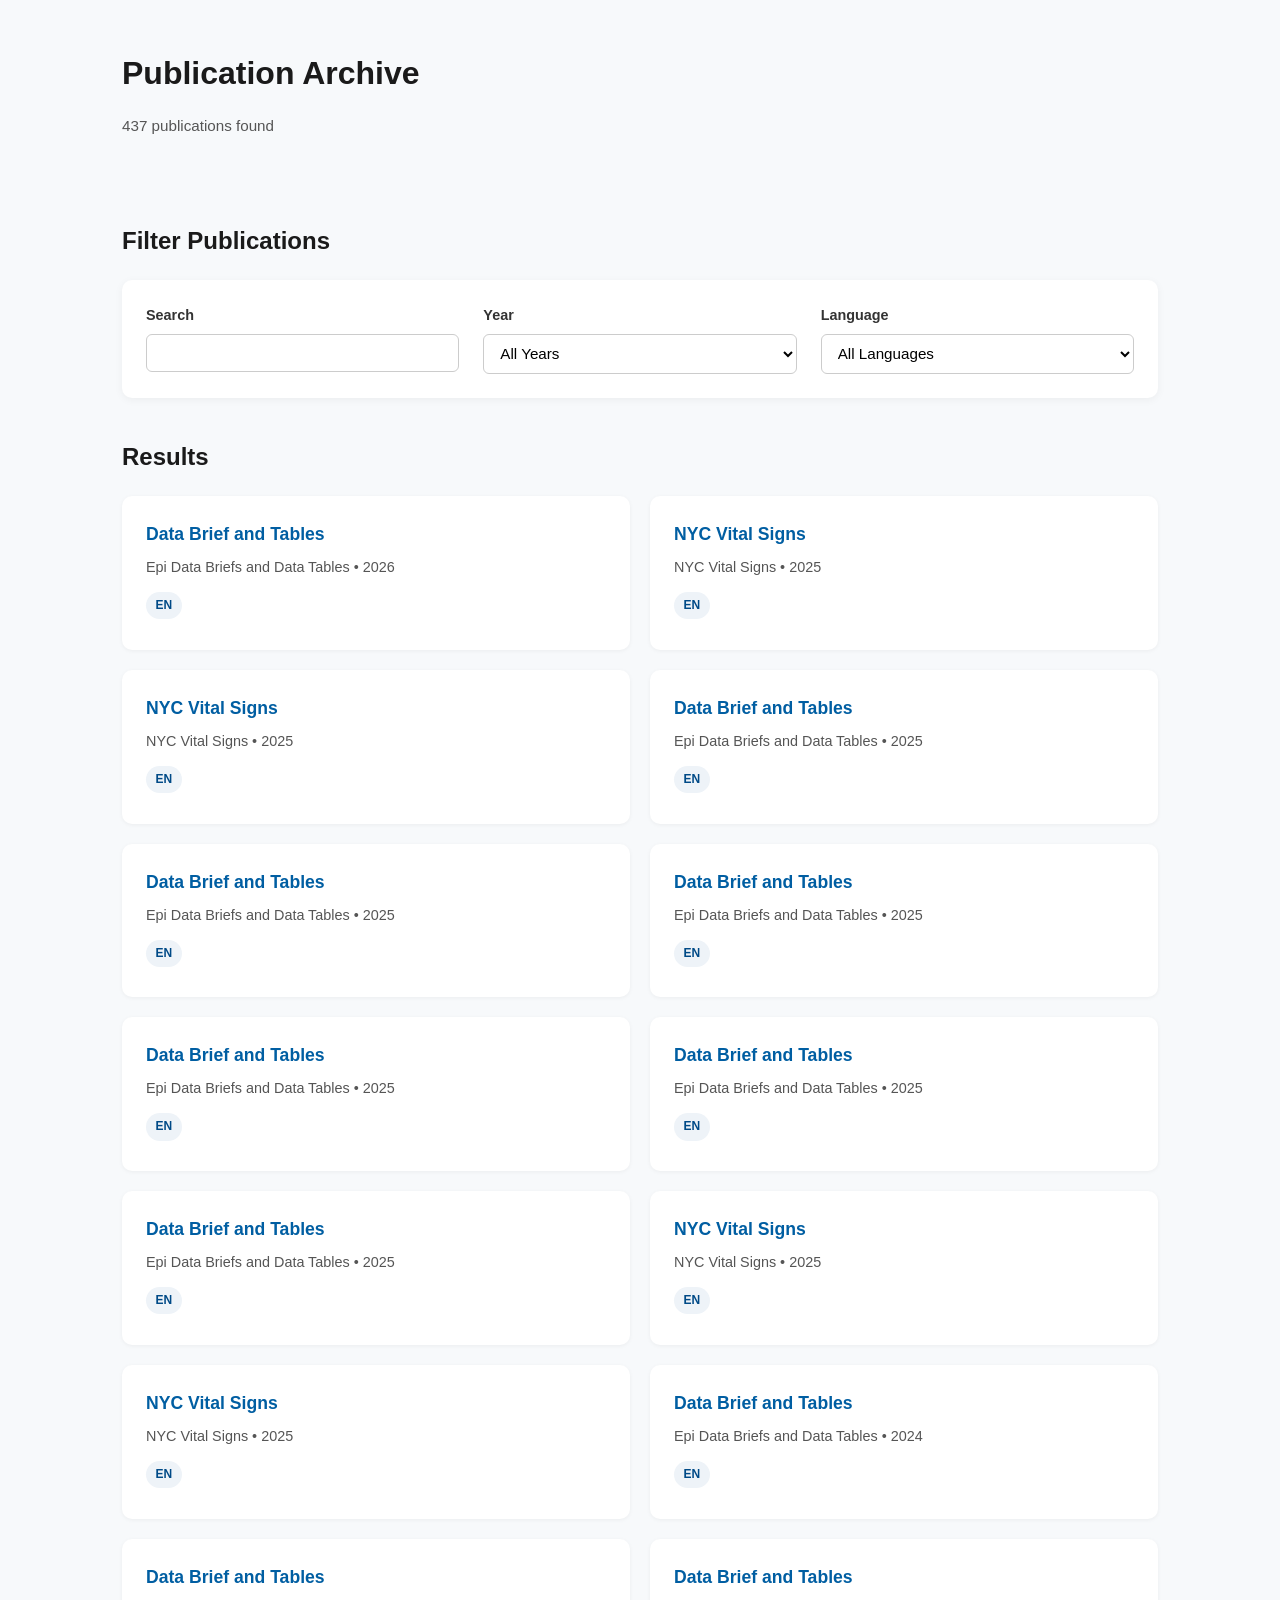
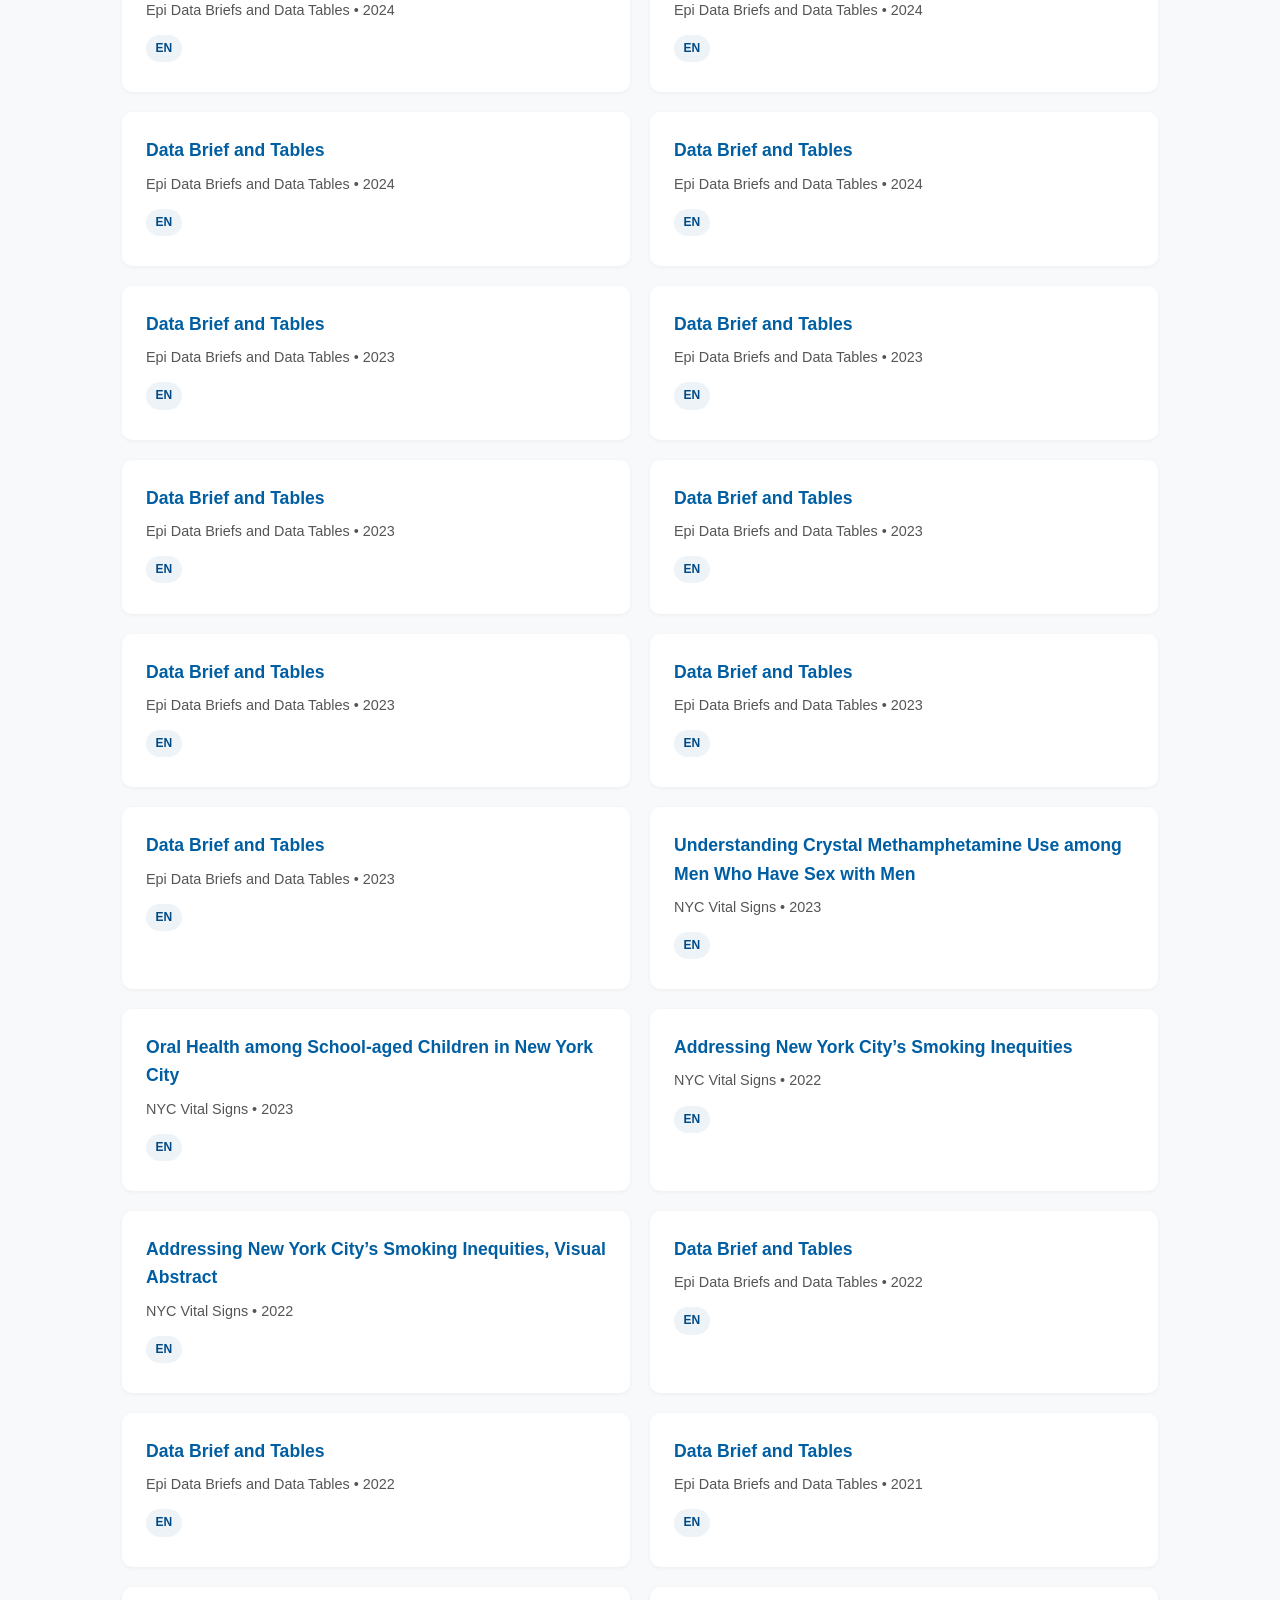
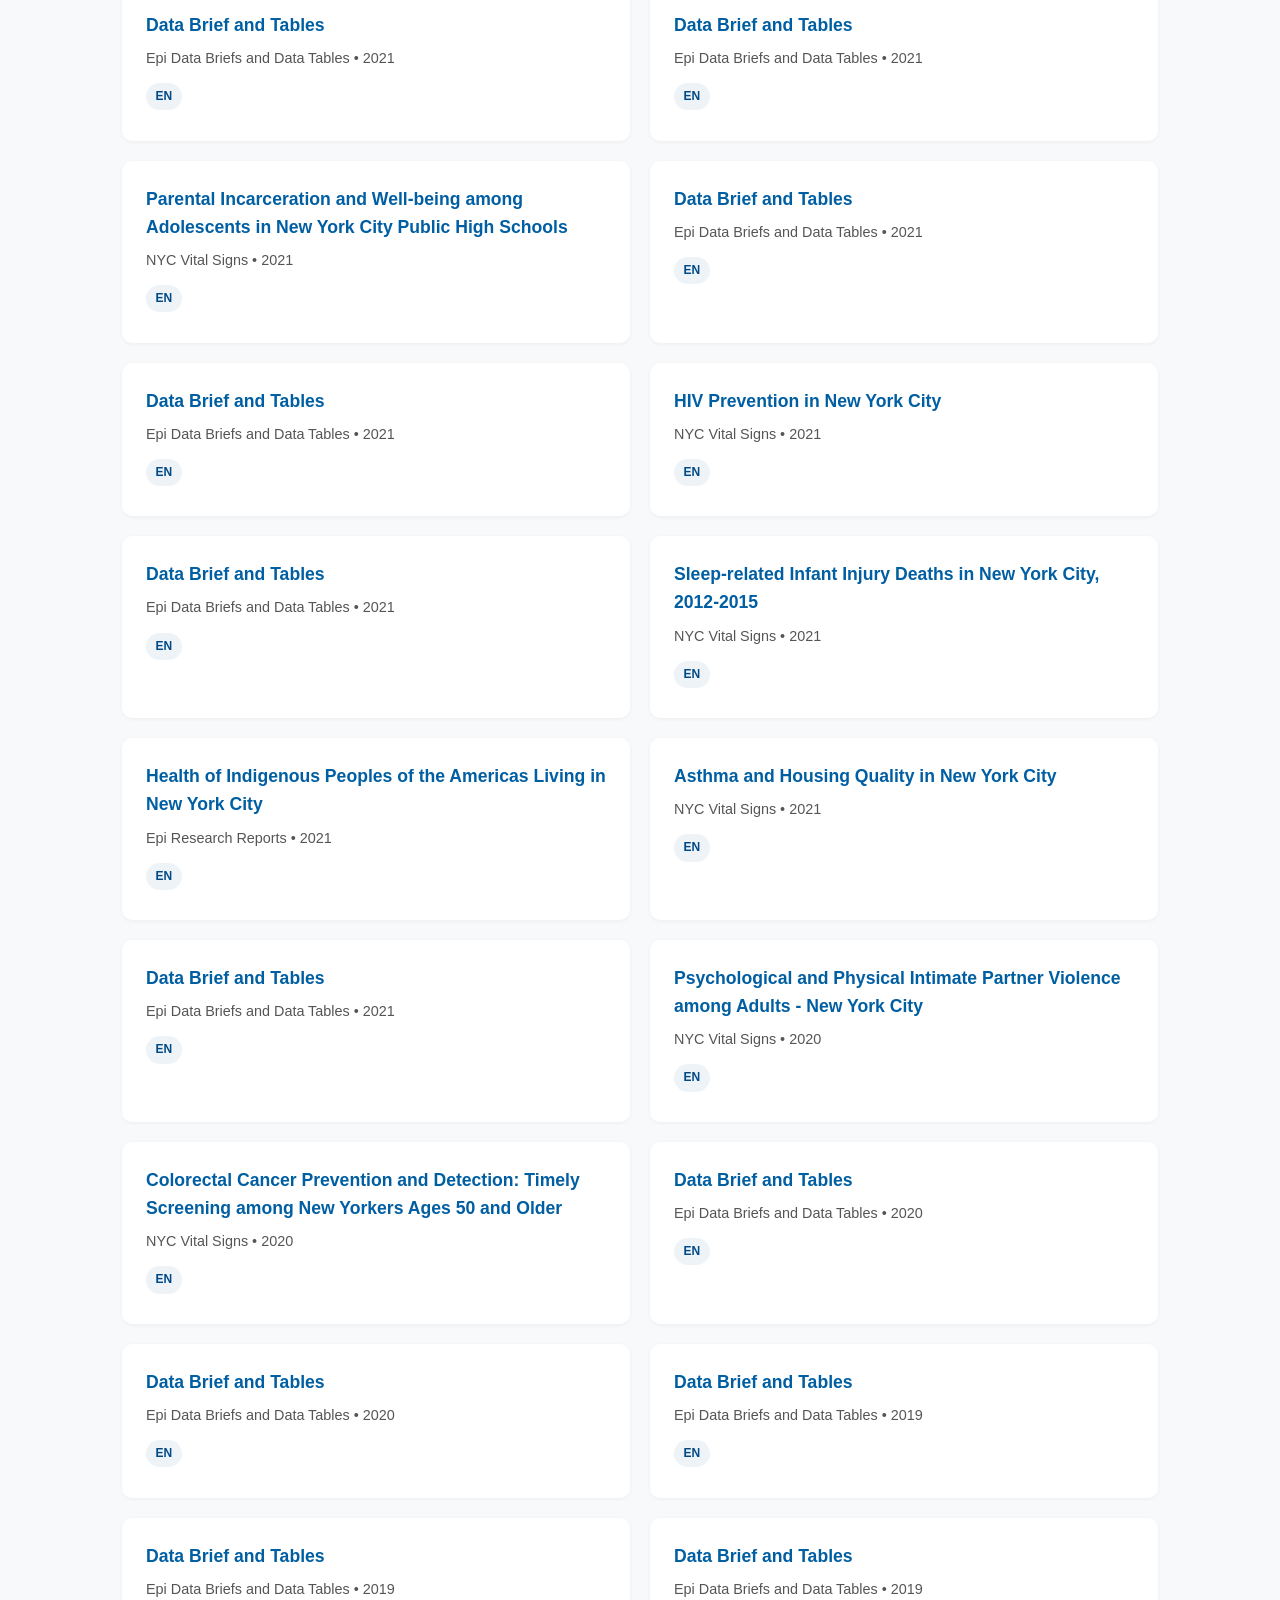
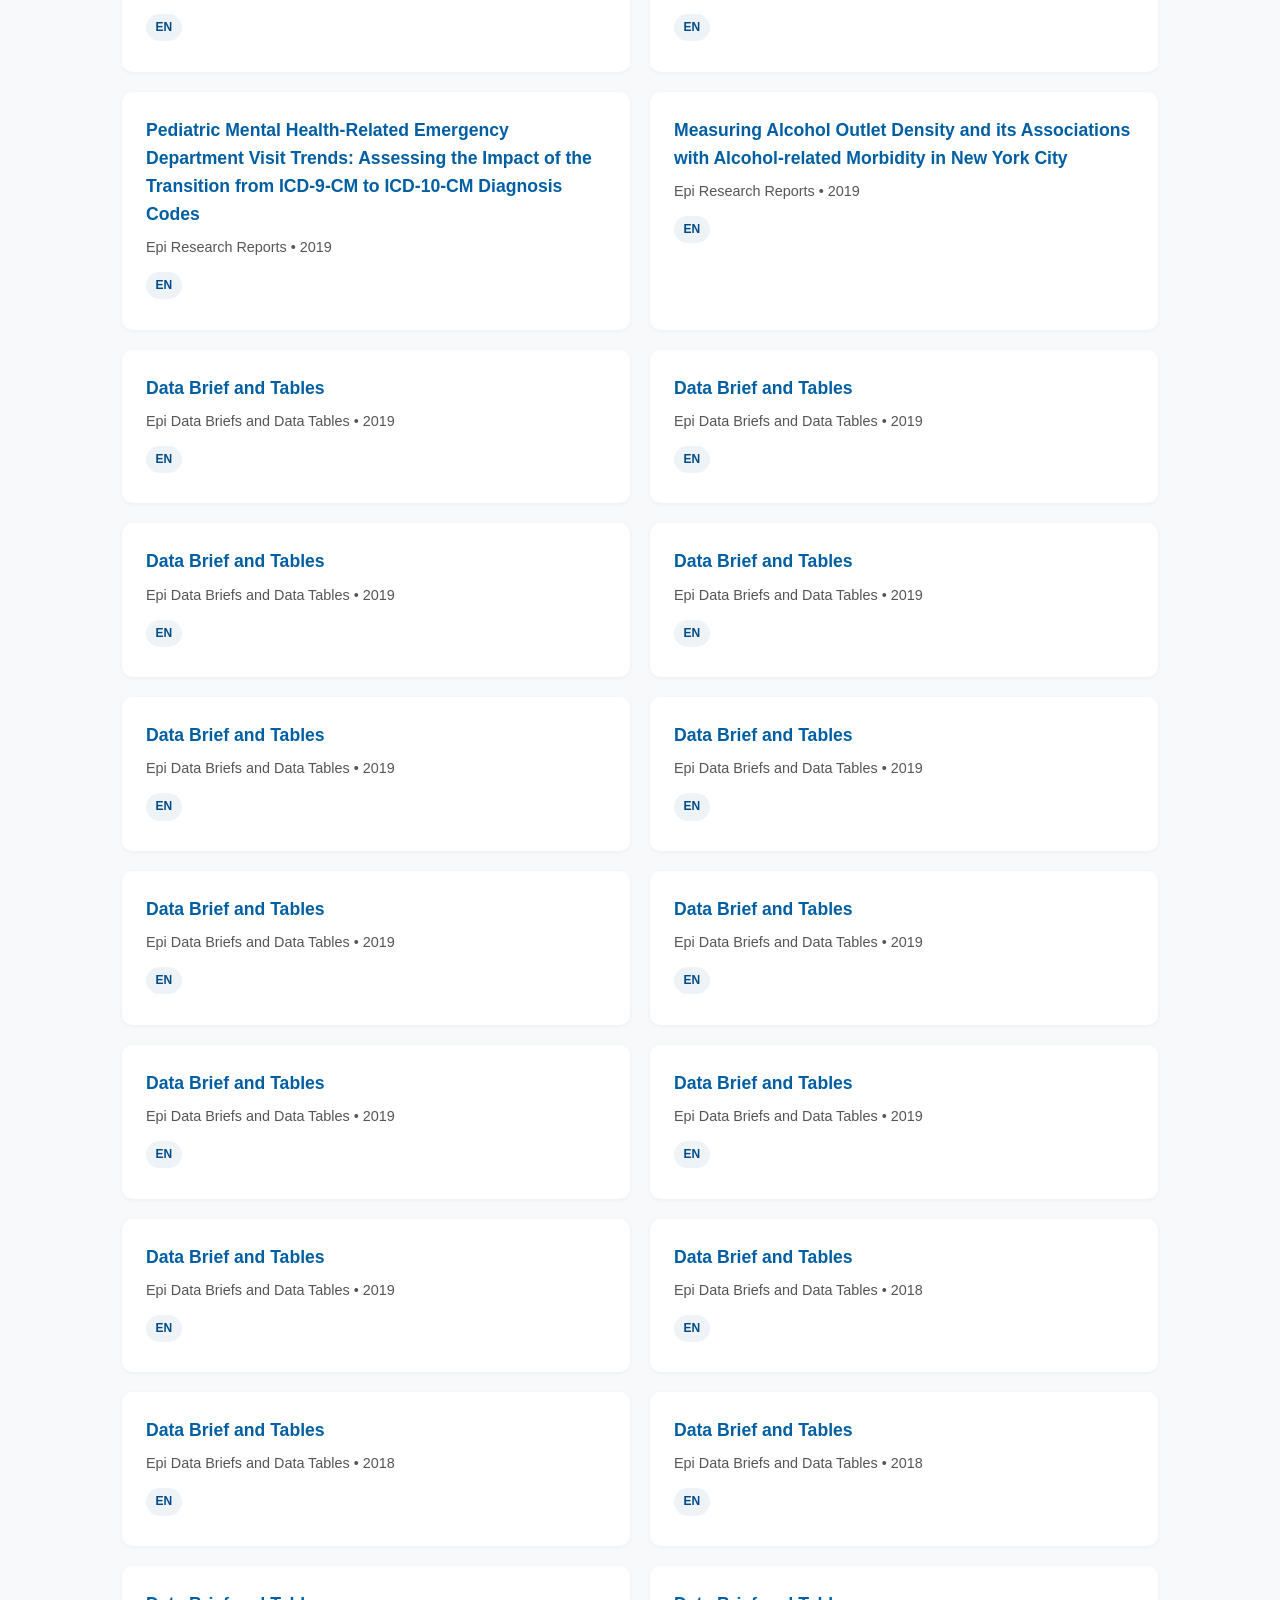
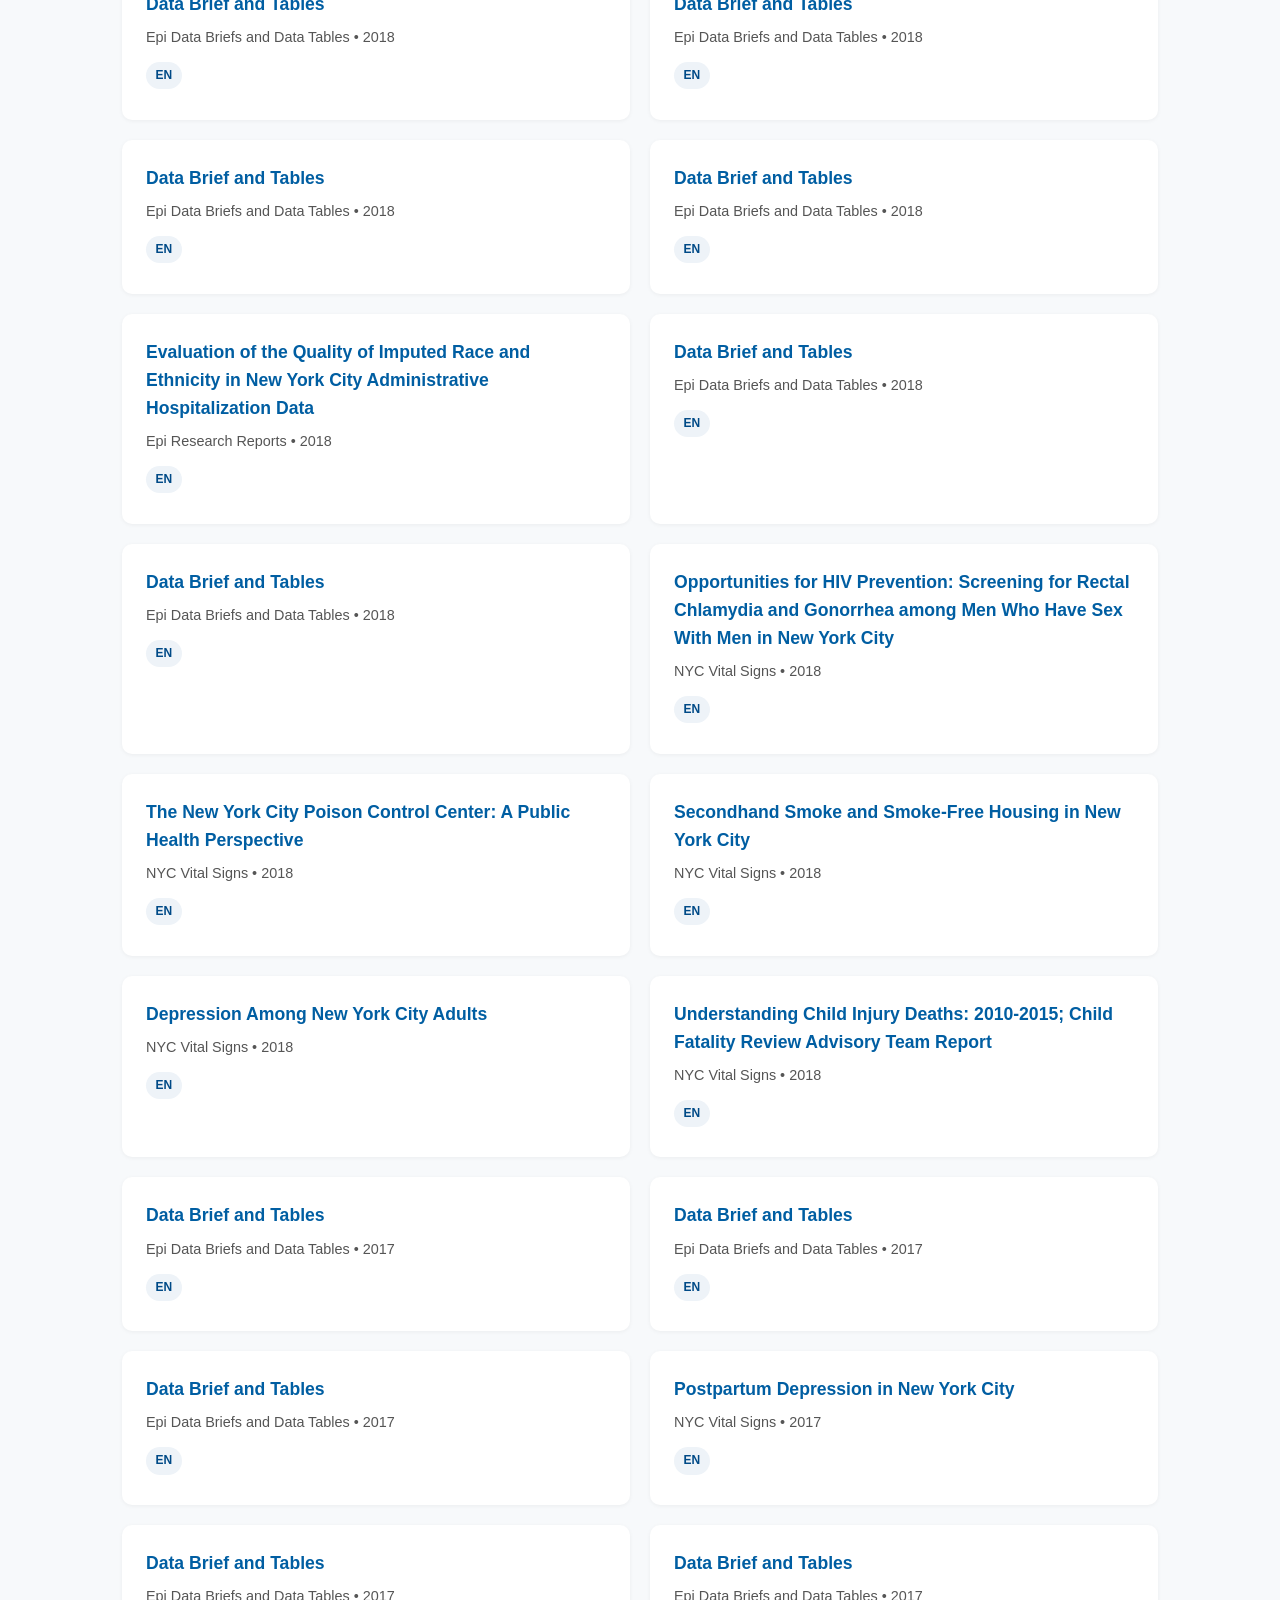
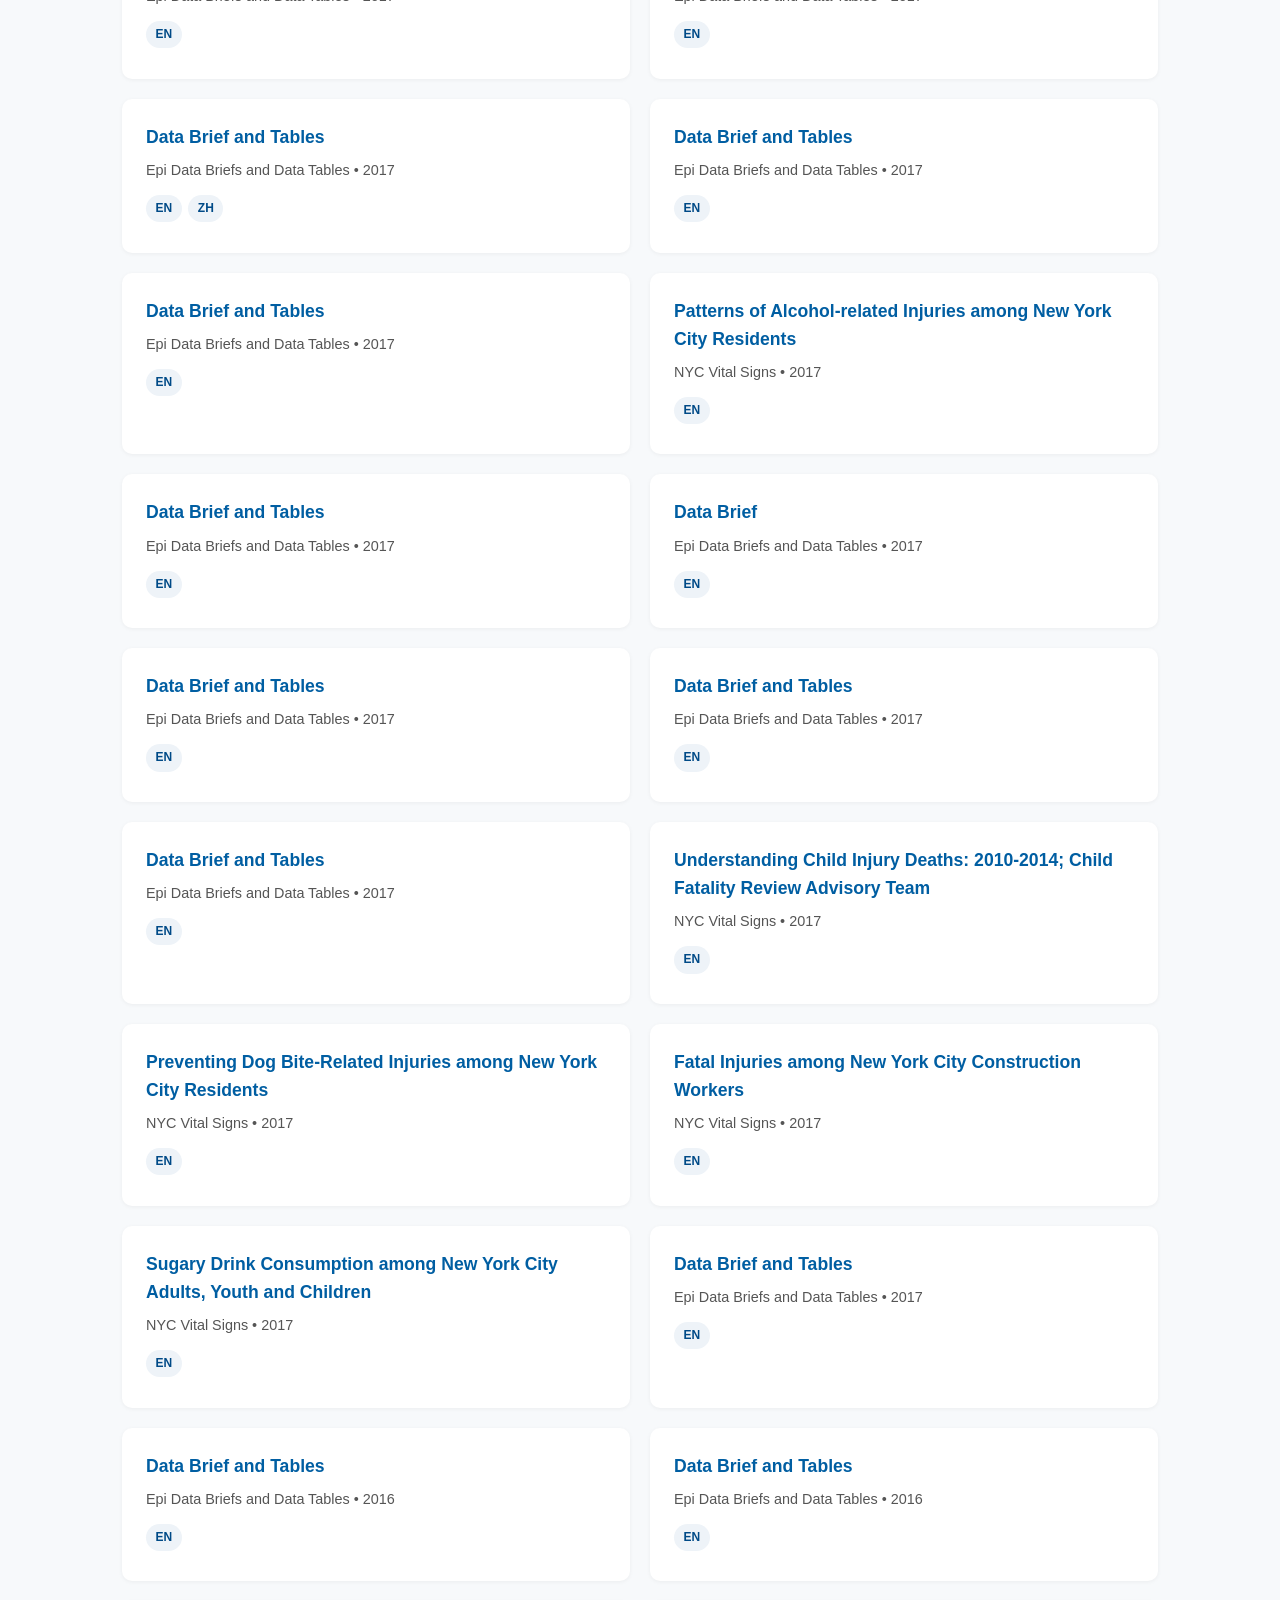
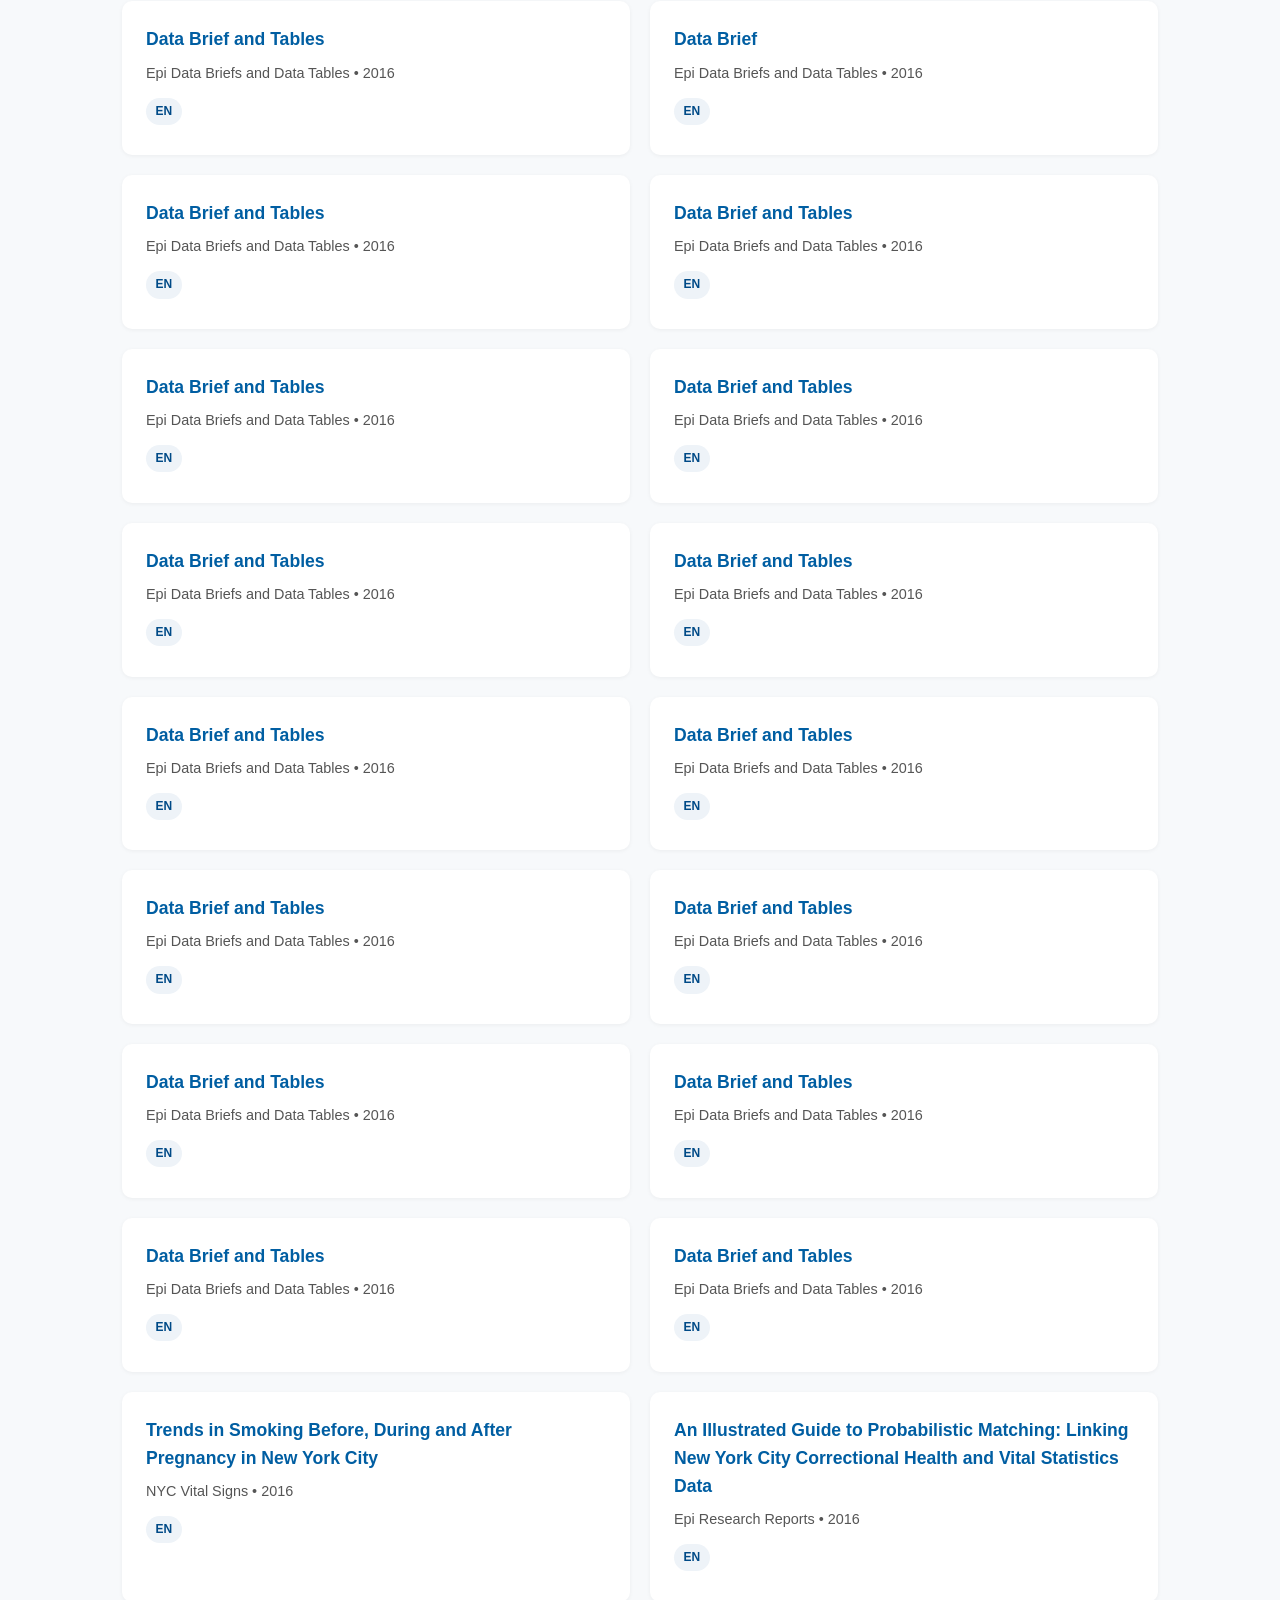
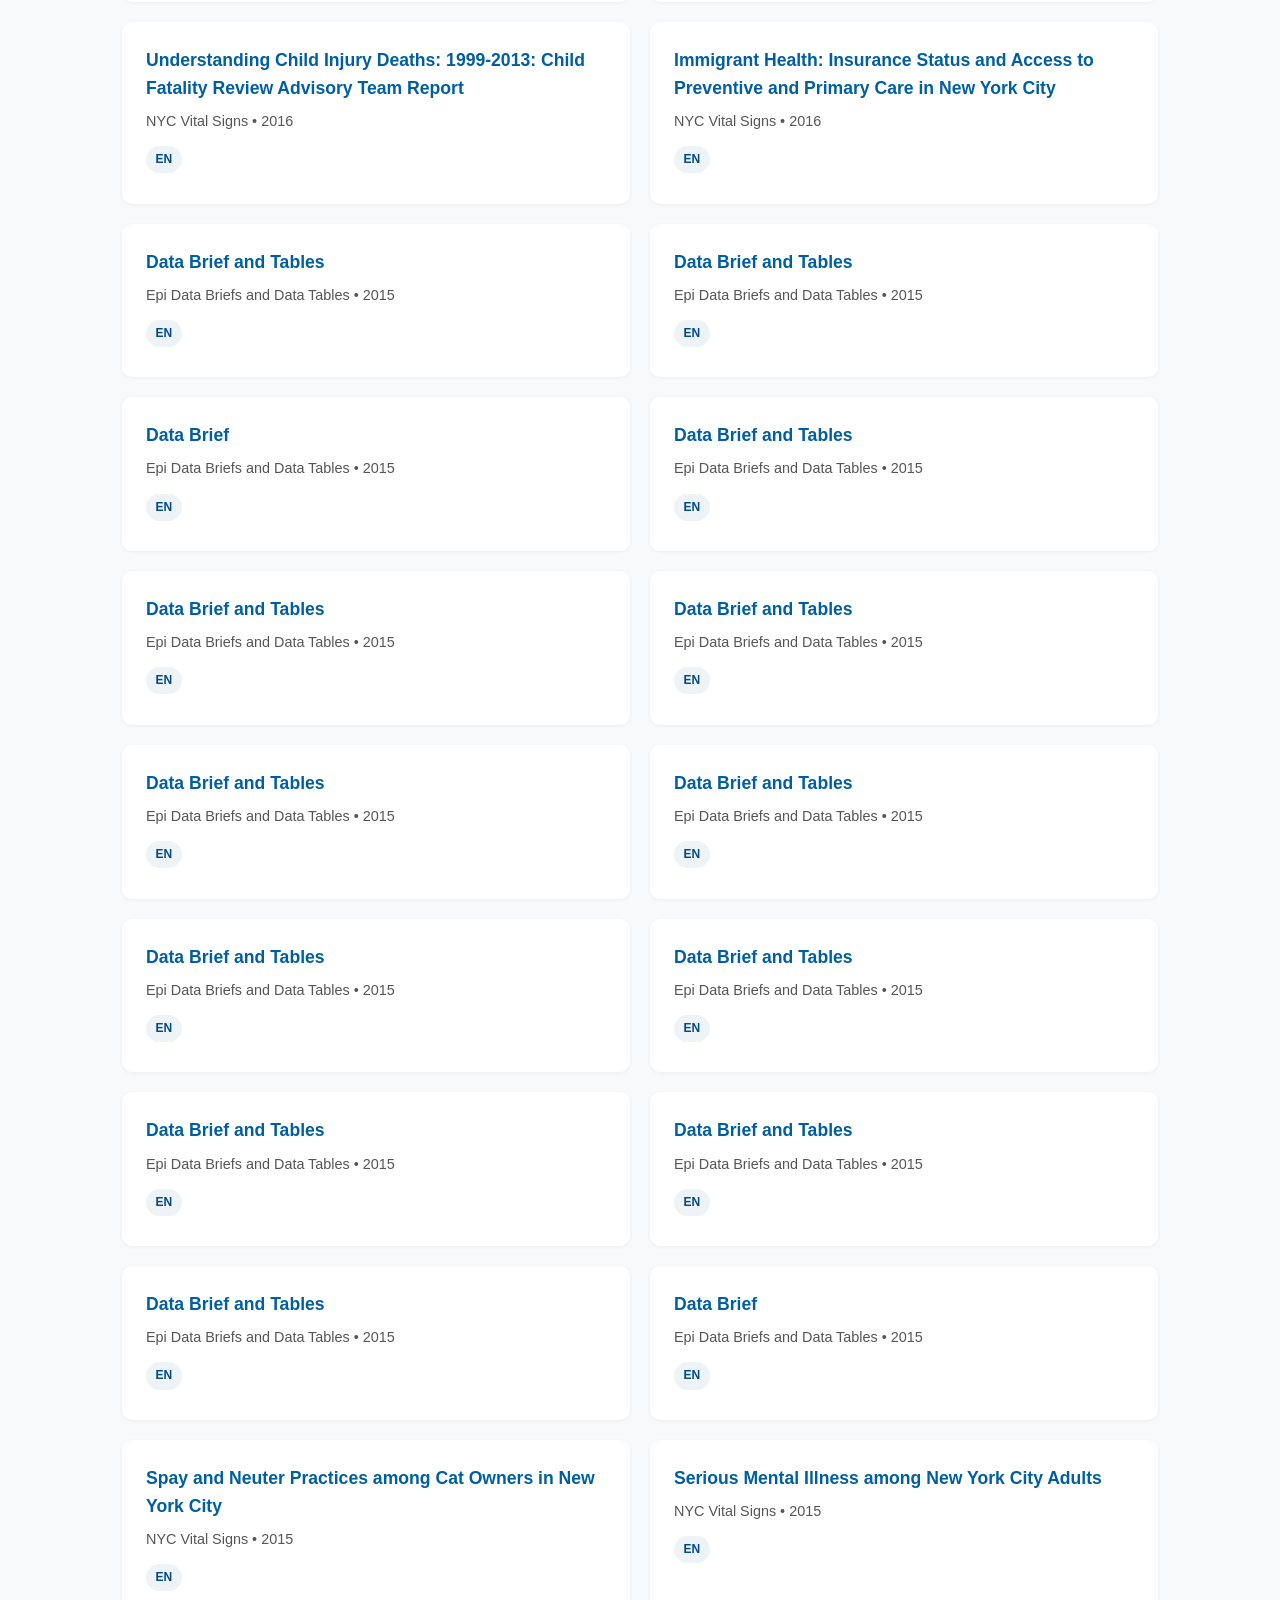
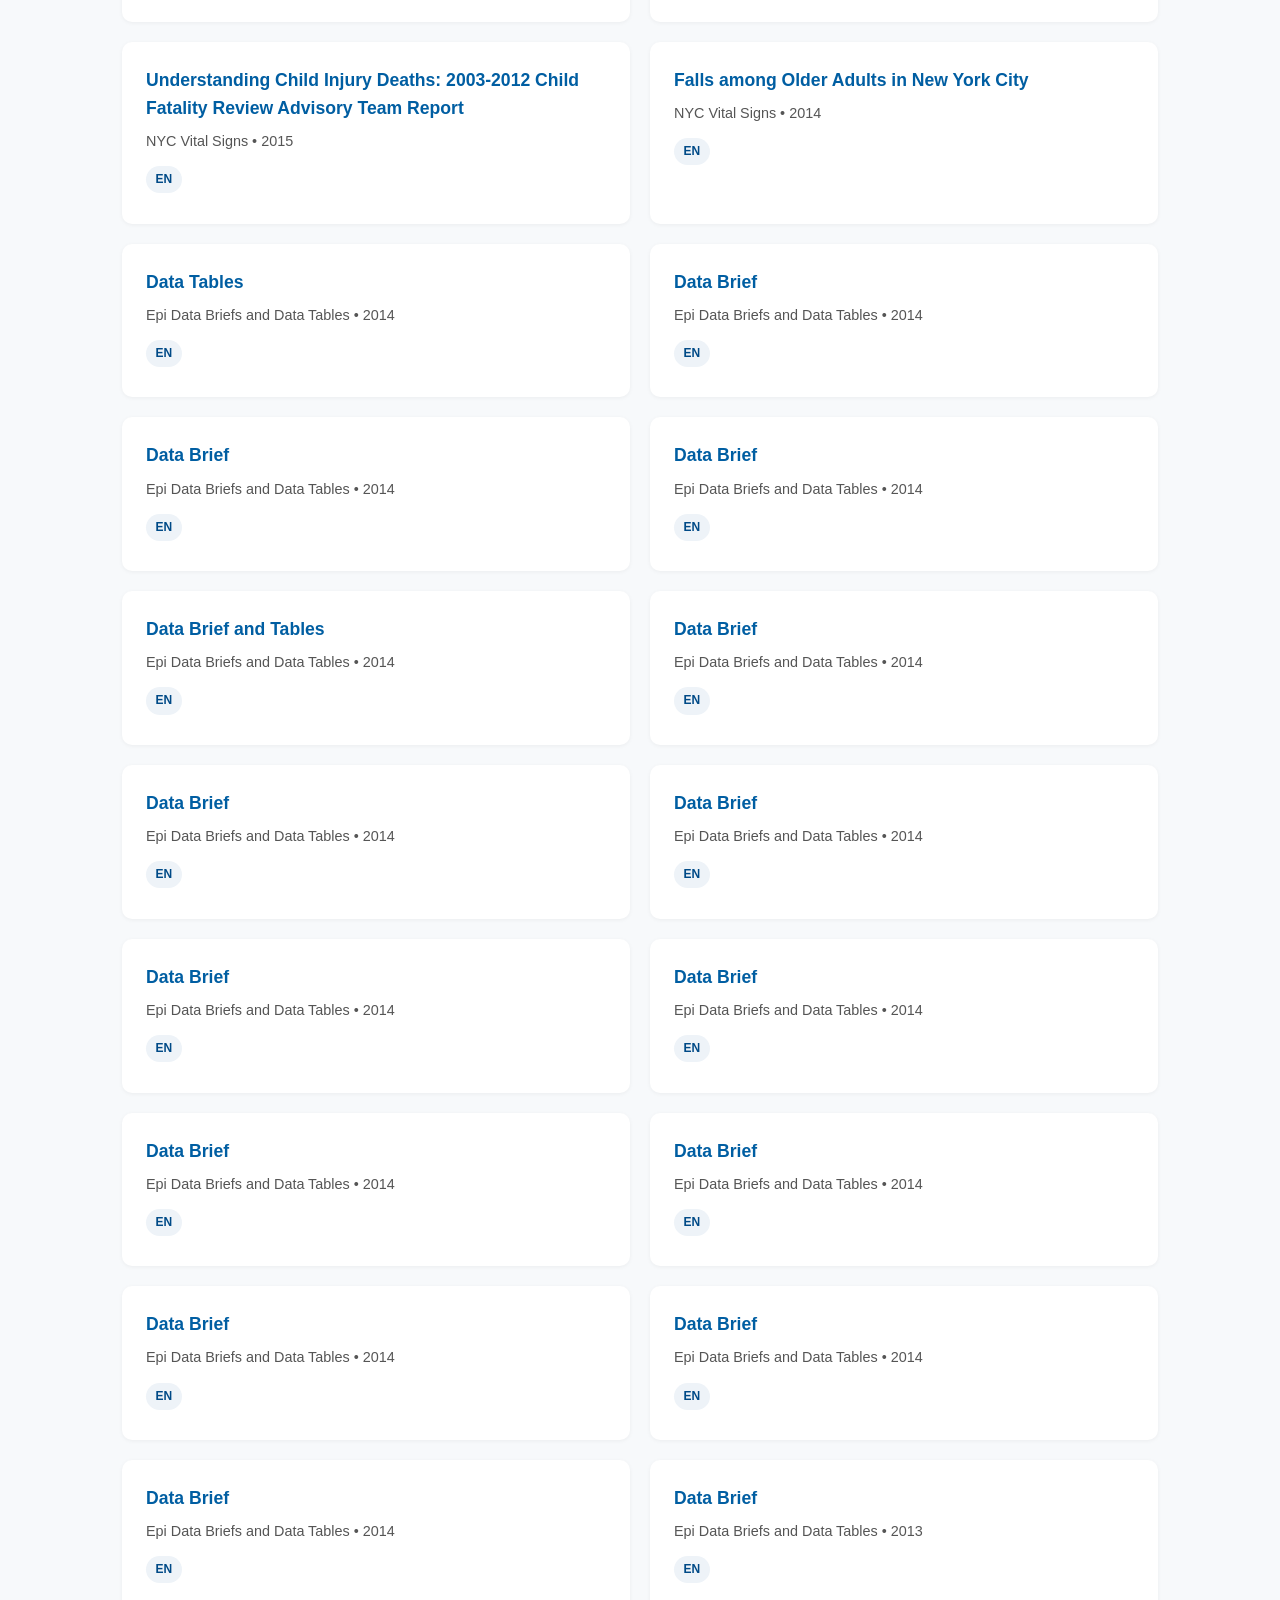
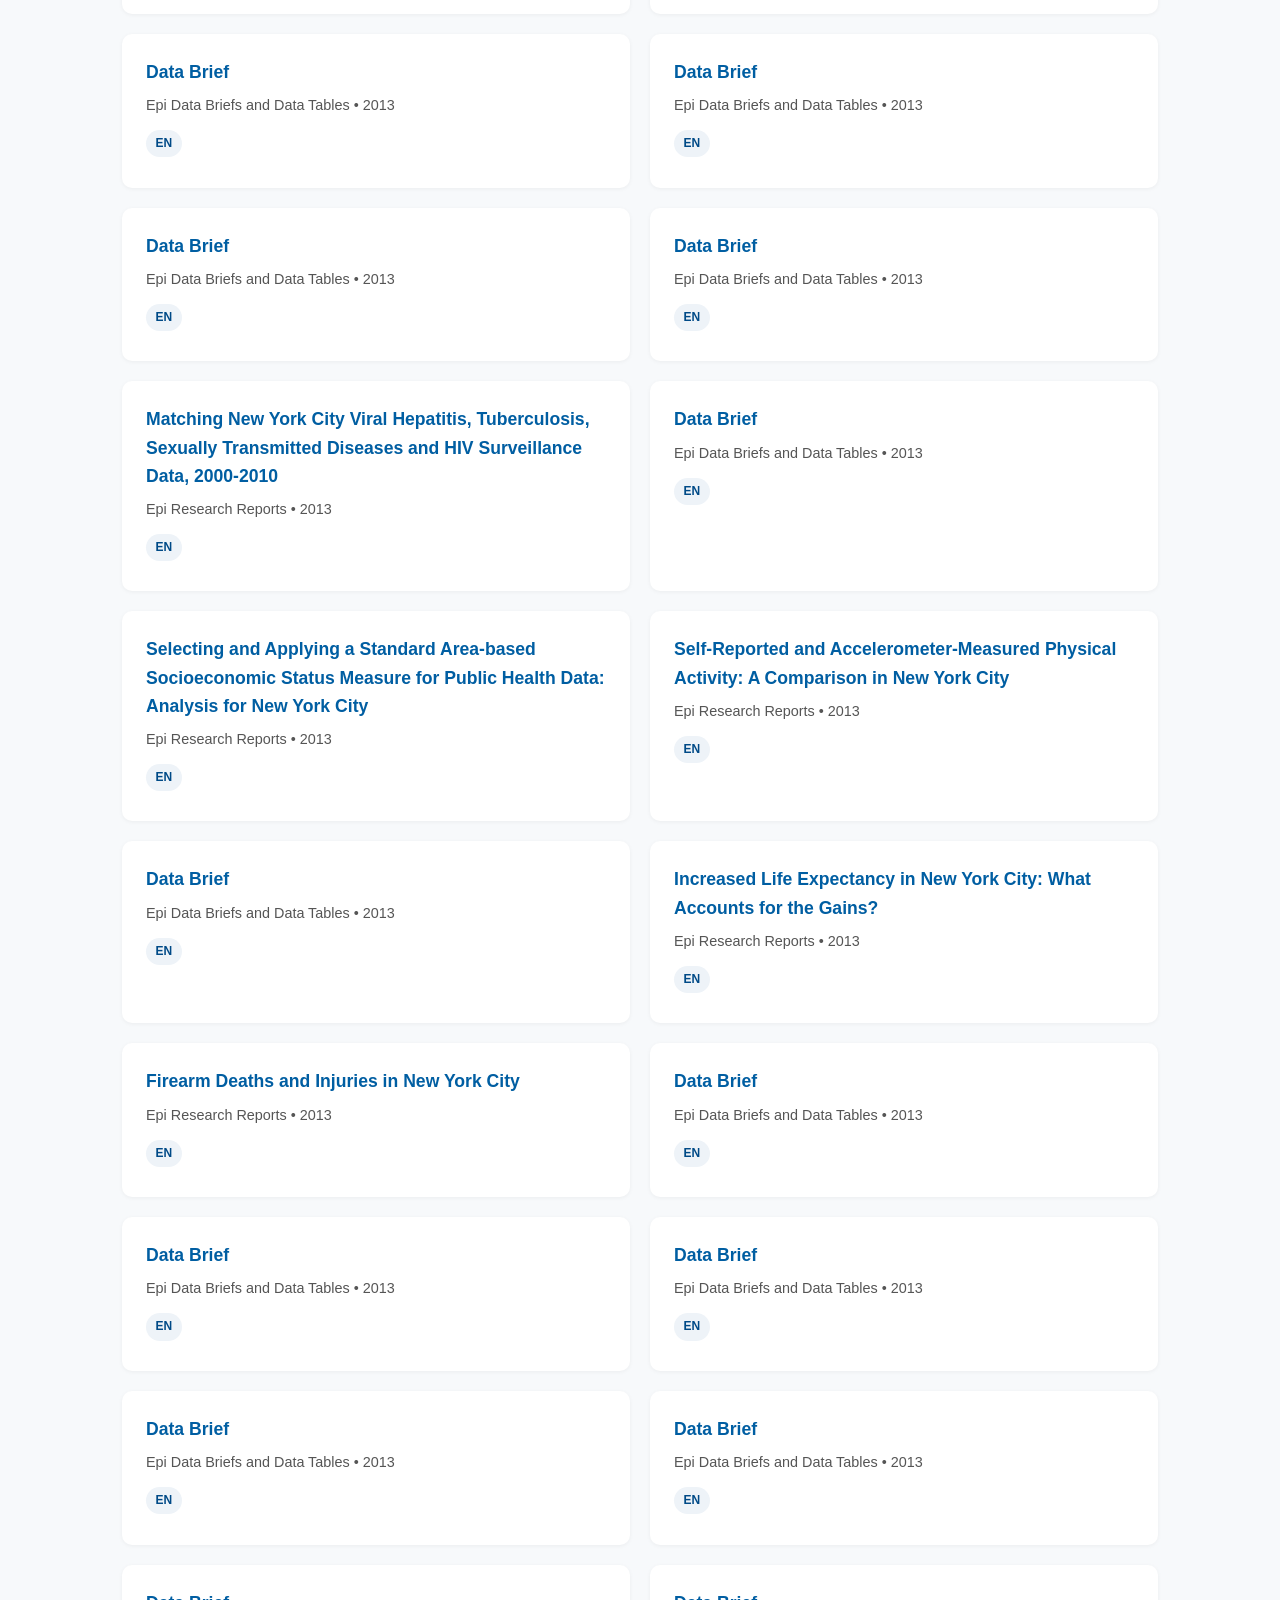
==== index.html @ e42998f6 "first commit" ====
<!DOCTYPE html>
<html lang="en">
<head>
  <meta charset="UTF-8" />
  <meta name="viewport" content="width=device-width, initial-scale=1.0" />
  <title>NYC DOHMH Publication Archive</title>
  <link rel="stylesheet" href="styles.css" />
</head>
<body>

<header>
  <h1>Publication Archive</h1>
  <p id="results-count" aria-live="polite"></p>
</header>

<main>

  <!-- Filters -->
  <section aria-labelledby="filters-heading">
    <h2 id="filters-heading">Filter Publications</h2>

    <form id="filters">

      <label>
        Search
        <input type="search" id="search-input" />
      </label>

      <label>
        Year
        <select id="year-filter">
          <option value="">All Years</option>
        </select>
      </label>

      <label>
        Language
        <select id="language-filter">
          <option value="">All Languages</option>
        </select>
      </label>

    </form>
  </section>

  <!-- Results -->
  <section aria-labelledby="results-heading">
    <h2 id="results-heading">Results</h2>
    <ul id="results-list"></ul>
  </section>

</main>

<script src="app.js"></script>
</body>
</html>
---- styles.css ----
/* Base Reset */
* {
  box-sizing: border-box;
}

body {
  font-family: -apple-system, BlinkMacSystemFont, "Segoe UI", Roboto, sans-serif;
  margin: 0;
  background: #f7f9fb;
  color: #1a1a1a;
  line-height: 1.6;
}

/* Layout Container */
header,
main {
  max-width: 1100px;
  margin: 0 auto;
  padding: 2rem;
}

/* Header */
header {
  padding-top: 3rem;
  padding-bottom: 1rem;
}

h1 {
  margin: 0 0 0.5rem 0;
  font-size: 2rem;
}

#results-count {
  color: #555;
  font-size: 0.95rem;
}

/* Filter Section */
#filters {
  display: grid;
  grid-template-columns: repeat(auto-fit, minmax(220px, 1fr));
  gap: 1.5rem;
  margin-bottom: 2.5rem;
  padding: 1.5rem;
  background: white;
  border-radius: 10px;
  box-shadow: 0 2px 8px rgba(0,0,0,0.05);
}

label {
  display: flex;
  flex-direction: column;
  font-weight: 600;
  font-size: 0.9rem;
  color: #333;
}

input,
select {
  margin-top: 0.4rem;
  padding: 0.6rem 0.75rem;
  border: 1px solid #ccc;
  border-radius: 6px;
  font-size: 0.95rem;
  background: #fff;
}

input:focus,
select:focus {
  outline: none;
  border-color: #005ea2;
  box-shadow: 0 0 0 2px rgba(0,94,162,0.15);
}

/* Results */
#results-list {
  list-style: none;
  padding: 0;
  display: grid;
  gap: 1.25rem;
}

/* Card */
.result-item {
  background: white;
  padding: 1.5rem;
  border-radius: 10px;
  box-shadow: 0 1px 4px rgba(0,0,0,0.05);
  transition: transform 0.1s ease, box-shadow 0.1s ease;
}

.result-item:hover {
  transform: translateY(-2px);
  box-shadow: 0 4px 12px rgba(0,0,0,0.08);
}

/* Title */
.result-item h3 {
  margin: 0 0 0.5rem 0;
  font-size: 1.1rem;
}

.result-item a {
  text-decoration: none;
  color: #005ea2;
}

.result-item a:hover {
  text-decoration: underline;
}

/* Meta line */
.result-item p {
  margin: 0 0 0.75rem 0;
  font-size: 0.9rem;
  color: #555;
}

/* Badges */
.badge {
  display: inline-block;
  background: #eef3f8;
  color: #004a87;
  padding: 0.25rem 0.6rem;
  margin-right: 0.4rem;
  margin-bottom: 0.4rem;
  font-size: 0.75rem;
  font-weight: 600;
  border-radius: 999px;
}

/* Accessibility: keyboard focus */
a:focus-visible,
button:focus-visible,
input:focus-visible,
select:focus-visible {
  outline: 3px solid #005ea2;
  outline-offset: 2px;
}

/* Responsive */
@media (min-width: 900px) {
  #results-list {
    grid-template-columns: repeat(2, 1fr);
  }
}
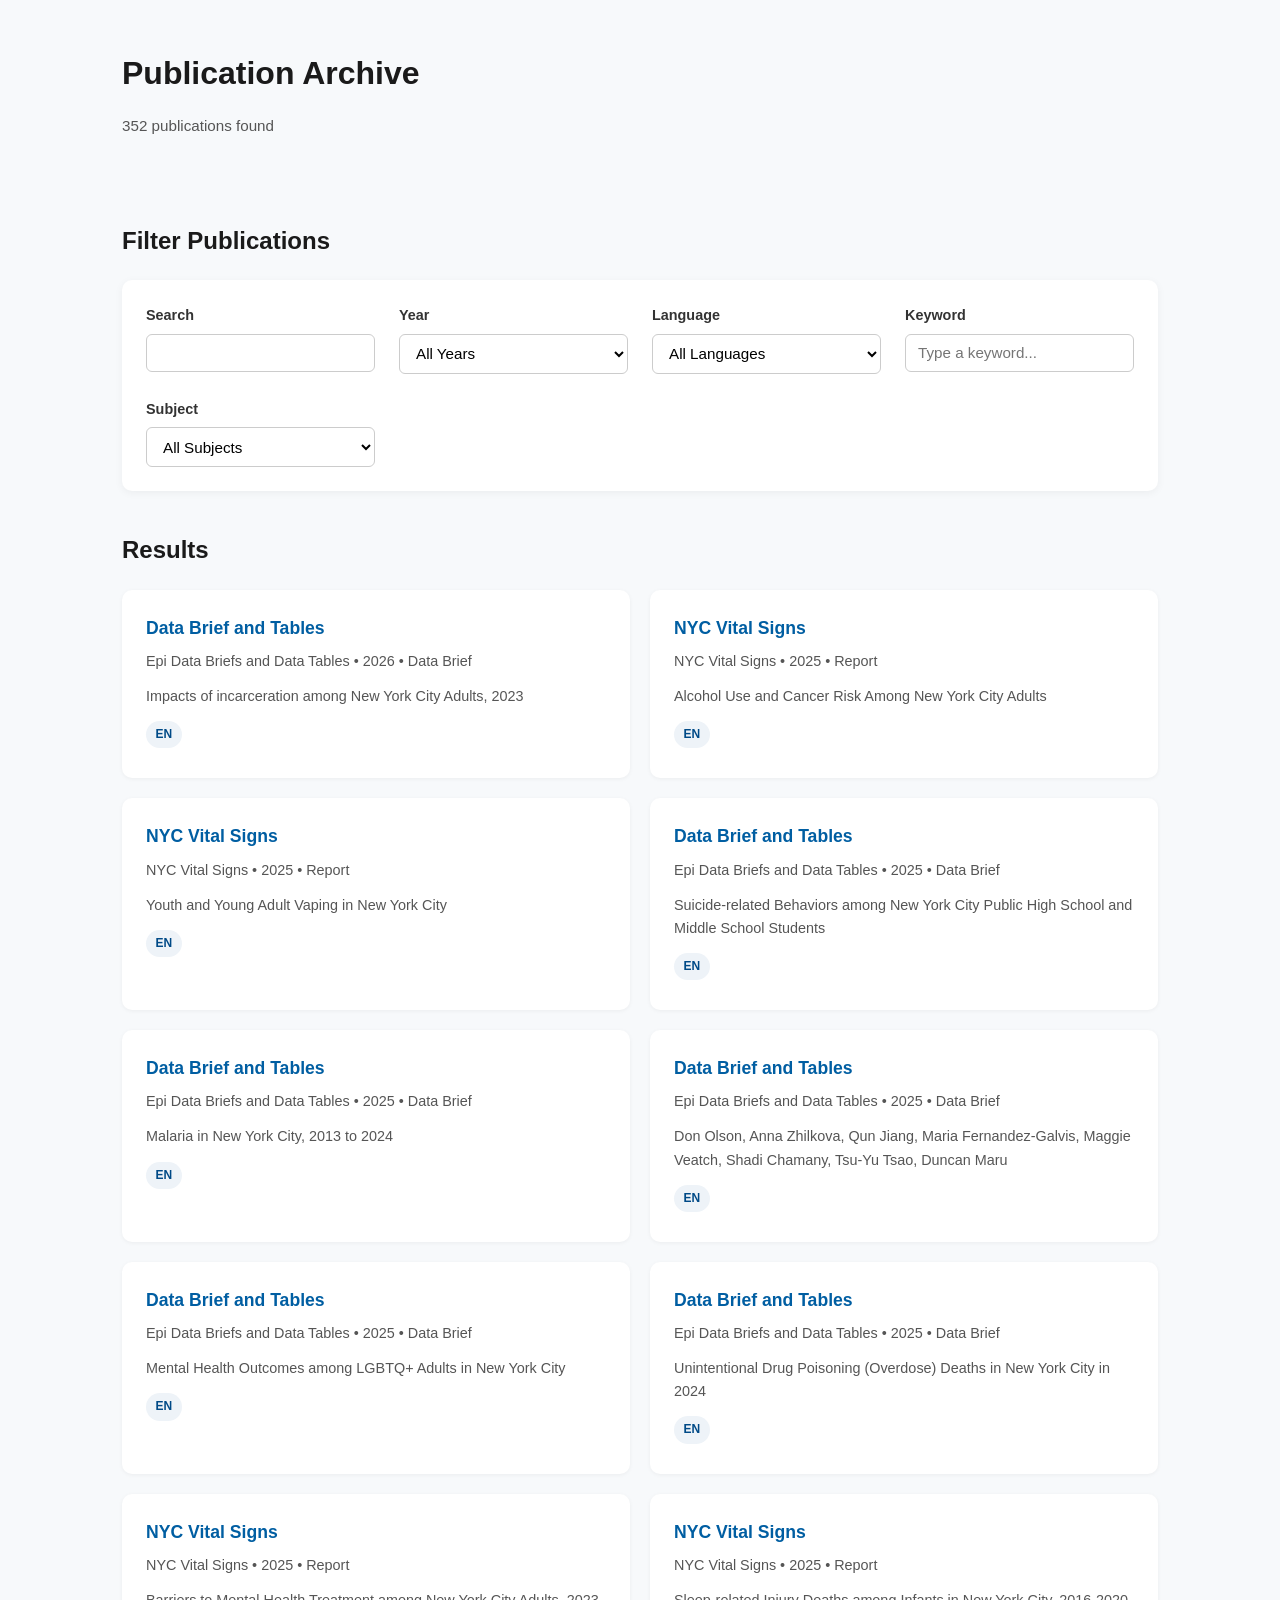
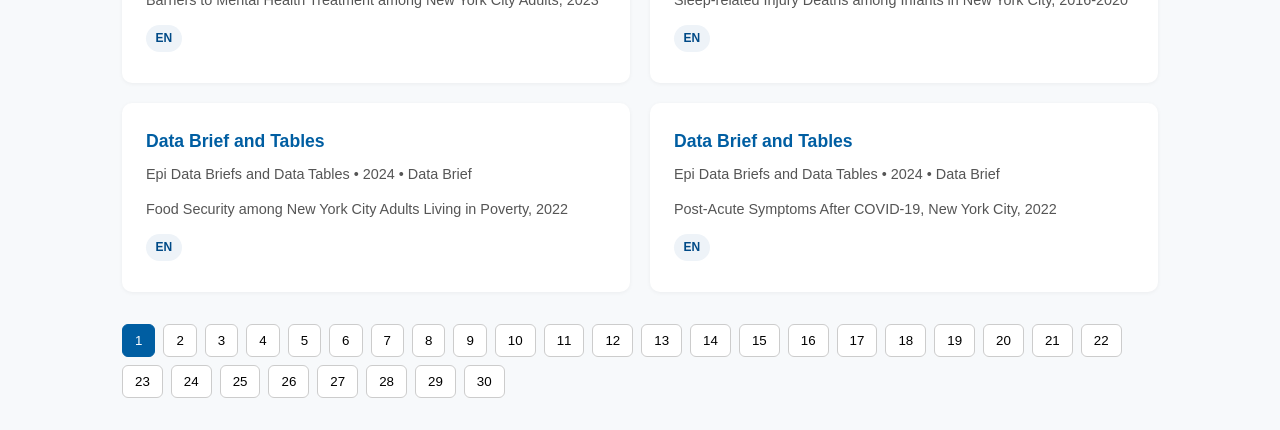
==== commit 3fea9e30: "updated filtering and PDF throughput" ====
--- a/index.html
+++ b/index.html
@@ -6,7 +6,7 @@
   <title>NYC DOHMH Publication Archive</title>
   <link rel="stylesheet" href="styles.css" />
 </head>
-<body>
+<body> 
 
 <header>
   <h1>Publication Archive</h1>
@@ -21,32 +21,51 @@
 
     <form id="filters">
 
-      <label>
-        Search
-        <input type="search" id="search-input" />
-      </label>
-
-      <label>
-        Year
-        <select id="year-filter">
-          <option value="">All Years</option>
-        </select>
-      </label>
-
-      <label>
-        Language
-        <select id="language-filter">
-          <option value="">All Languages</option>
-        </select>
-      </label>
-
-    </form>
+        <label>
+          Search
+          <input type="search" id="search-input" />
+        </label>
+      
+        <label>
+          Year
+          <select id="year-filter">
+            <option value="">All Years</option>
+          </select>
+        </label>
+      
+        <label>
+          Language
+          <select id="language-filter">
+            <option value="">All Languages</option>
+          </select>
+        </label>
+      
+        <label>
+            Keyword
+            <input
+              type="search"
+              id="keyword-filter"
+              placeholder="Type a keyword..."
+            />
+          </label>
+      
+        <label>
+          Subject
+          <select id="subject-filter">
+            <option value="">All Subjects</option>
+          </select>
+        </label>
+      
+      </form>
   </section>
 
   <!-- Results -->
   <section aria-labelledby="results-heading">
     <h2 id="results-heading">Results</h2>
     <ul id="results-list"></ul>
+    <nav aria-label="Pagination">
+        <div id="pagination"></div>
+      </nav>
   </section>
 
 </main>
--- a/styles.css
+++ b/styles.css
@@ -129,6 +129,33 @@
   border-radius: 999px;
 }
 
+mark {
+  background: #fff3b0;
+  padding: 0 2px;
+  border-radius: 3px;
+}
+
+#pagination {
+  margin-top: 2rem;
+  display: flex;
+  gap: 0.5rem;
+  flex-wrap: wrap;
+}
+
+#pagination button {
+  padding: 0.5rem 0.75rem;
+  border: 1px solid #ccc;
+  background: white;
+  border-radius: 6px;
+  cursor: pointer;
+}
+
+#pagination button.active-page {
+  background: #005ea2;
+  color: white;
+  border-color: #005ea2;
+}
+
 /* Accessibility: keyboard focus */
 a:focus-visible,
 button:focus-visible,
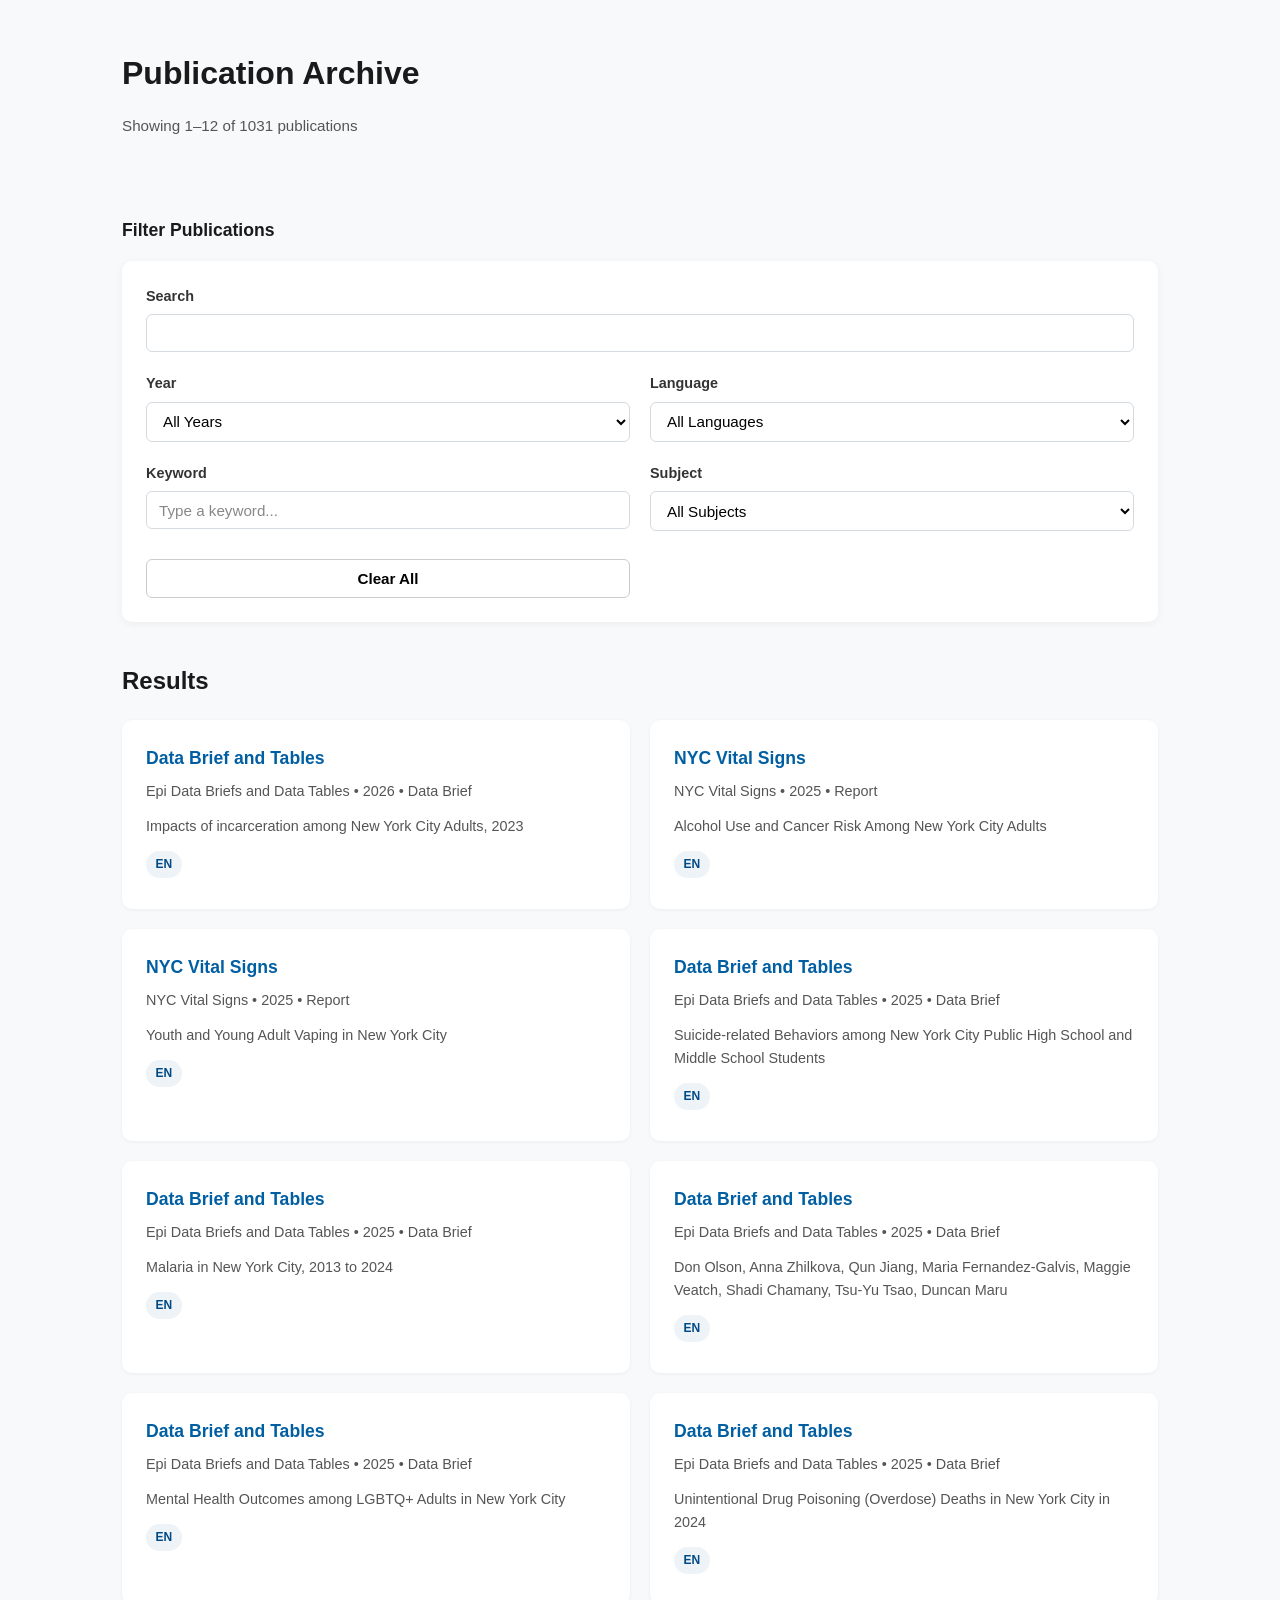
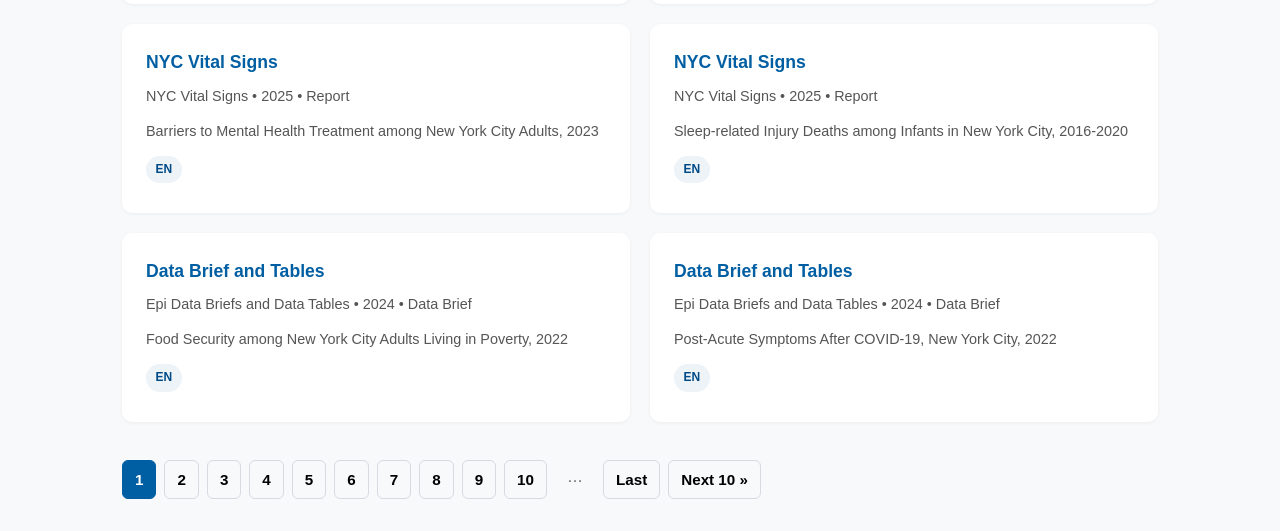
==== commit 3f451f68: "Add files via upload" ====
--- a/index.html
+++ b/index.html
@@ -6,7 +6,7 @@
   <title>NYC DOHMH Publication Archive</title>
   <link rel="stylesheet" href="styles.css" />
 </head>
-<body> 
+<body>
 
 <header>
   <h1>Publication Archive</h1>
@@ -21,51 +21,58 @@
 
     <form id="filters">
 
-        <label>
-          Search
-          <input type="search" id="search-input" />
-        </label>
-      
-        <label>
-          Year
-          <select id="year-filter">
-            <option value="">All Years</option>
-          </select>
-        </label>
-      
-        <label>
-          Language
-          <select id="language-filter">
-            <option value="">All Languages</option>
-          </select>
-        </label>
-      
-        <label>
-            Keyword
-            <input
-              type="search"
-              id="keyword-filter"
-              placeholder="Type a keyword..."
-            />
-          </label>
-      
-        <label>
-          Subject
-          <select id="subject-filter">
-            <option value="">All Subjects</option>
-          </select>
-        </label>
-      
-      </form>
+      <label for="search-input">
+        Search
+        <input type="search" id="search-input" />
+      </label>
+
+      <label for="year-filter">
+        Year
+        <select id="year-filter">
+          <option value="">All Years</option>
+        </select>
+      </label>
+
+      <label for="language-filter">
+        Language
+        <select id="language-filter">
+          <option value="">All Languages</option>
+        </select>
+      </label>
+
+      <label for="keyword-filter">
+        Keyword
+        <input
+          type="search"
+          id="keyword-filter"
+          placeholder="Type a keyword..."
+        />
+      </label>
+
+      <label for="subject-filter">
+        Subject
+        <select id="subject-filter">
+          <option value="">All Subjects</option>
+        </select>
+      </label>
+
+      <button type="button" id="clear-filters">
+        Clear All
+      </button>
+
+    </form>
   </section>
 
   <!-- Results -->
   <section aria-labelledby="results-heading">
     <h2 id="results-heading">Results</h2>
+
     <ul id="results-list"></ul>
+
     <nav aria-label="Pagination">
-        <div id="pagination"></div>
-      </nav>
+      <div id="pagination"></div>
+    </nav>
+
   </section>
 
 </main>
--- a/styles.css
+++ b/styles.css
@@ -1,4 +1,6 @@
-/* Base Reset */
+/* =========================
+   Base Reset
+========================= */
 * {
   box-sizing: border-box;
 }
@@ -11,7 +13,9 @@
   line-height: 1.6;
 }
 
-/* Layout Container */
+/* =========================
+   Layout Container
+========================= */
 header,
 main {
   max-width: 1100px;
@@ -19,7 +23,9 @@
   padding: 2rem;
 }
 
-/* Header */
+/* =========================
+   Header
+========================= */
 header {
   padding-top: 3rem;
   padding-bottom: 1rem;
@@ -35,19 +41,35 @@
   font-size: 0.95rem;
 }
 
-/* Filter Section */
+/* =========================
+   Filter Section
+========================= */
+
+#filters-heading {
+  margin-bottom: 1rem;
+  font-size: 1.1rem;
+}
+
 #filters {
   display: grid;
-  grid-template-columns: repeat(auto-fit, minmax(220px, 1fr));
-  gap: 1.5rem;
+  grid-template-columns: repeat(2, minmax(0, 1fr));
+  gap: 1.25rem;
   margin-bottom: 2.5rem;
   padding: 1.5rem;
   background: white;
   border-radius: 10px;
   box-shadow: 0 2px 8px rgba(0,0,0,0.05);
-}
-
-label {
+  align-items: start;
+}
+
+/* Search spans full width */
+#filters label:first-child {
+  grid-column: 1 / -1;
+}
+
+/* Prevent grid overflow */
+#filters label {
+  min-width: 0;
   display: flex;
   flex-direction: column;
   font-weight: 600;
@@ -55,24 +77,59 @@
   color: #333;
 }
 
+/* Form Controls */
 input,
-select {
+select,
+button {
   margin-top: 0.4rem;
   padding: 0.6rem 0.75rem;
-  border: 1px solid #ccc;
+  border: 1px solid #d6dbe1;
   border-radius: 6px;
   font-size: 0.95rem;
   background: #fff;
 }
 
+#filters input,
+#filters select {
+  width: 100%;
+  min-width: 0;
+}
+
+input::placeholder {
+  color: #888;
+}
+
+button {
+  font-weight: 600;
+  cursor: pointer;
+  background: transparent;
+}
+
+button:hover {
+  background: #eef3f8;
+}
+
+/* Clear button full width */
+#clear-filters {
+  grid-column: 1 / 1;
+  align-self: start;
+  margin-top: 0.5rem;
+  border: 1px solid #ccc;
+}
+
+/* Focus Styles */
 input:focus,
-select:focus {
+select:focus,
+button:focus {
   outline: none;
   border-color: #005ea2;
   box-shadow: 0 0 0 2px rgba(0,94,162,0.15);
 }
 
-/* Results */
+/* =========================
+   Results Section
+========================= */
+
 #results-list {
   list-style: none;
   padding: 0;
@@ -87,6 +144,7 @@
   border-radius: 10px;
   box-shadow: 0 1px 4px rgba(0,0,0,0.05);
   transition: transform 0.1s ease, box-shadow 0.1s ease;
+  animation: fadeIn 0.15s ease;
 }
 
 .result-item:hover {
@@ -109,7 +167,7 @@
   text-decoration: underline;
 }
 
-/* Meta line */
+/* Meta */
 .result-item p {
   margin: 0 0 0.75rem 0;
   font-size: 0.9rem;
@@ -129,11 +187,9 @@
   border-radius: 999px;
 }
 
-mark {
-  background: #fff3b0;
-  padding: 0 2px;
-  border-radius: 3px;
-}
+/* =========================
+   Pagination
+========================= */
 
 #pagination {
   margin-top: 2rem;
@@ -142,30 +198,36 @@
   flex-wrap: wrap;
 }
 
-#pagination button {
-  padding: 0.5rem 0.75rem;
-  border: 1px solid #ccc;
-  background: white;
-  border-radius: 6px;
-  cursor: pointer;
-}
-
 #pagination button.active-page {
   background: #005ea2;
   color: white;
   border-color: #005ea2;
 }
 
-/* Accessibility: keyboard focus */
-a:focus-visible,
-button:focus-visible,
-input:focus-visible,
-select:focus-visible {
-  outline: 3px solid #005ea2;
-  outline-offset: 2px;
-}
-
-/* Responsive */
+#pagination span {
+  padding: 0.6rem 0.75rem;
+  color: #666;
+}
+
+/* =========================
+   Animation
+========================= */
+
+@keyframes fadeIn {
+  from { opacity: 0; transform: translateY(4px); }
+  to { opacity: 1; transform: translateY(0); }
+}
+
+/* =========================
+   Responsive
+========================= */
+
+@media (max-width: 720px) {
+  #filters {
+    grid-template-columns: 1fr;
+  }
+}
+
 @media (min-width: 900px) {
   #results-list {
     grid-template-columns: repeat(2, 1fr);
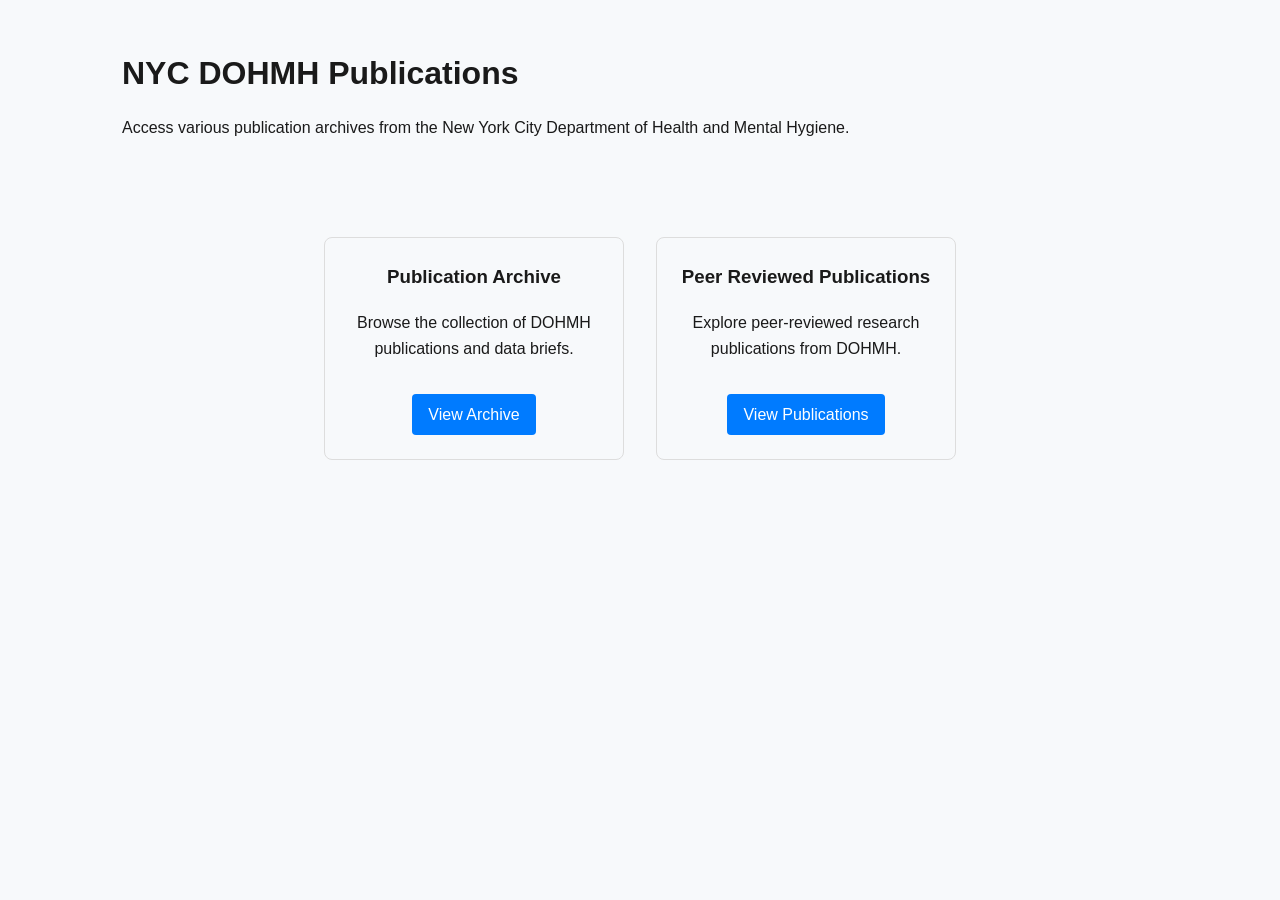
==== commit 90d49907: "add peer-reviewed publications page, and revise structure Co-authored-by: Copilot <copilot@github.co" ====
--- a/index.html
+++ b/index.html
@@ -3,80 +3,65 @@
 <head>
   <meta charset="UTF-8" />
   <meta name="viewport" content="width=device-width, initial-scale=1.0" />
-  <title>NYC DOHMH Publication Archive</title>
+  <title>NYC DOHMH Publications</title>
   <link rel="stylesheet" href="styles.css" />
+  <style>
+    .cards {
+      display: flex;
+      gap: 2rem;
+      justify-content: center;
+      flex-wrap: wrap;
+      margin-top: 2rem;
+    }
+    .card {
+      border: 1px solid #ddd;
+      border-radius: 8px;
+      padding: 1.5rem;
+      width: 300px;
+      text-align: center;
+      transition: box-shadow 0.3s;
+    }
+    .card:hover {
+      box-shadow: 0 4px 8px rgba(0,0,0,0.1);
+    }
+    .card h3 {
+      margin-top: 0;
+    }
+    .card a {
+      display: inline-block;
+      margin-top: 1rem;
+      padding: 0.5rem 1rem;
+      background-color: #007bff;
+      color: white;
+      text-decoration: none;
+      border-radius: 4px;
+    }
+    .card a:hover {
+      background-color: #0056b3;
+    }
+  </style>
 </head>
 <body>
 
 <header>
-  <h1>Publication Archive</h1>
-  <p id="results-count" aria-live="polite"></p>
+  <h1>NYC DOHMH Publications</h1>
+  <p>Access various publication archives from the New York City Department of Health and Mental Hygiene.</p>
 </header>
 
 <main>
-
-  <!-- Filters -->
-  <section aria-labelledby="filters-heading">
-    <h2 id="filters-heading">Filter Publications</h2>
-
-    <form id="filters">
-
-      <label for="search-input">
-        Search
-        <input type="search" id="search-input" />
-      </label>
-
-      <label for="year-filter">
-        Year
-        <select id="year-filter">
-          <option value="">All Years</option>
-        </select>
-      </label>
-
-      <label for="language-filter">
-        Language
-        <select id="language-filter">
-          <option value="">All Languages</option>
-        </select>
-      </label>
-
-      <label for="keyword-filter">
-        Keyword
-        <input
-          type="search"
-          id="keyword-filter"
-          placeholder="Type a keyword..."
-        />
-      </label>
-
-      <label for="subject-filter">
-        Subject
-        <select id="subject-filter">
-          <option value="">All Subjects</option>
-        </select>
-      </label>
-
-      <button type="button" id="clear-filters">
-        Clear All
-      </button>
-
-    </form>
-  </section>
-
-  <!-- Results -->
-  <section aria-labelledby="results-heading">
-    <h2 id="results-heading">Results</h2>
-
-    <ul id="results-list"></ul>
-
-    <nav aria-label="Pagination">
-      <div id="pagination"></div>
-    </nav>
-
-  </section>
-
+  <div class="cards">
+    <div class="card">
+      <h3>Publication Archive</h3>
+      <p>Browse the collection of DOHMH publications and data briefs.</p>
+      <a href="pdf.html">View Archive</a>
+    </div>
+    <div class="card">
+      <h3>Peer Reviewed Publications</h3>
+      <p>Explore peer-reviewed research publications from DOHMH.</p>
+      <a href="peer.html">View Publications</a>
+    </div>
+  </div>
 </main>
 
-<script src="app.js"></script>
 </body>
 </html>
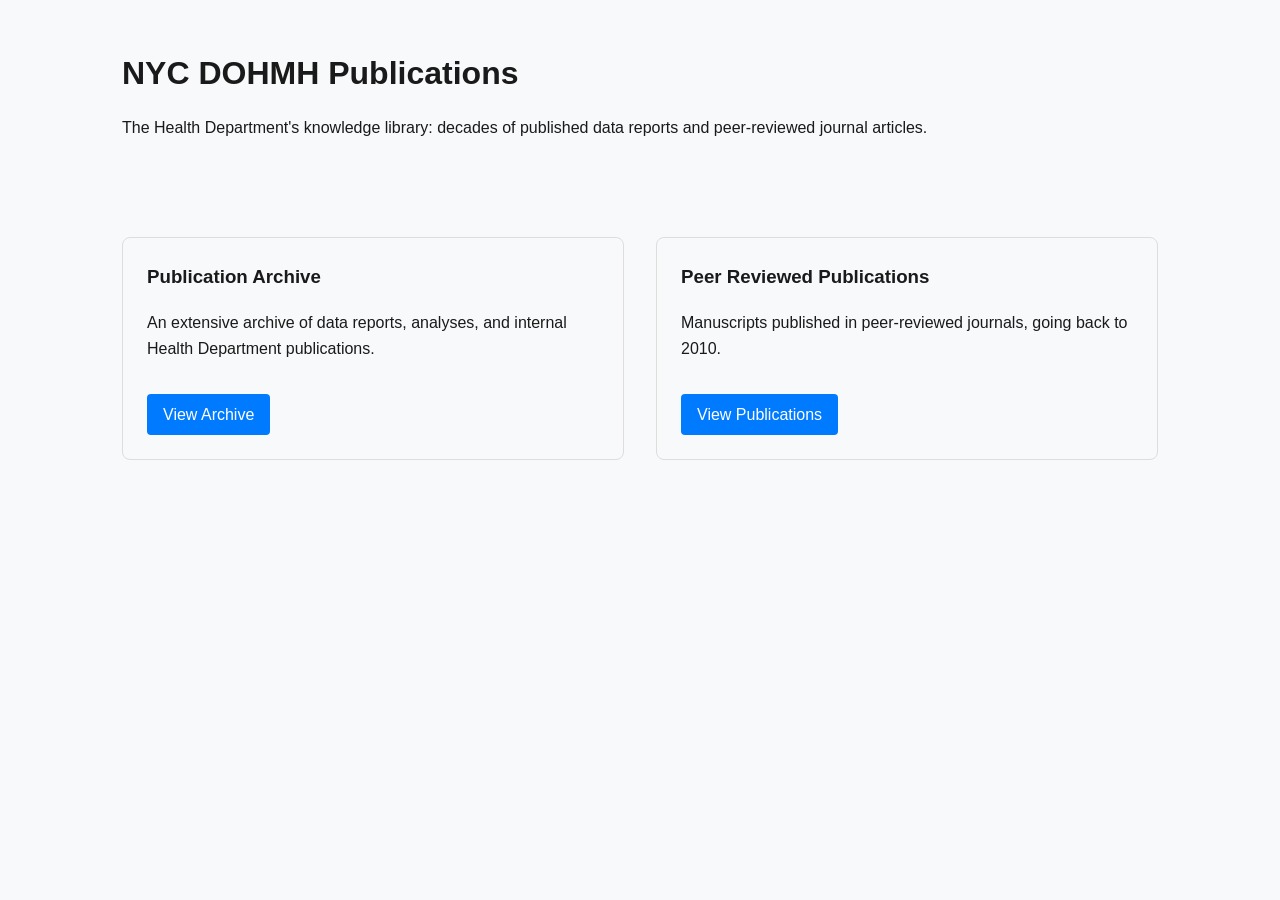
==== commit 3e613c3f: "add more peer-reviewed, breadcrumbs, and tweak styles and copy Co-authored-by: Copilot <copilot@gith" ====
--- a/index.html
+++ b/index.html
@@ -7,19 +7,20 @@
   <link rel="stylesheet" href="styles.css" />
   <style>
     .cards {
-      display: flex;
+      display: grid;
+      grid-template-columns: repeat(2, minmax(0, 1fr));
       gap: 2rem;
-      justify-content: center;
-      flex-wrap: wrap;
-      margin-top: 2rem;
+      width: 100%;
+      max-width: 1100px;
+      margin: 2rem auto 0;
     }
     .card {
       border: 1px solid #ddd;
       border-radius: 8px;
       padding: 1.5rem;
-      width: 300px;
-      text-align: center;
+      text-align: left;
       transition: box-shadow 0.3s;
+      width: 100%;
     }
     .card:hover {
       box-shadow: 0 4px 8px rgba(0,0,0,0.1);
@@ -39,25 +40,30 @@
     .card a:hover {
       background-color: #0056b3;
     }
+    @media (max-width: 760px) {
+      .cards {
+        grid-template-columns: 1fr;
+      }
+    }
   </style>
 </head>
 <body>
 
 <header>
   <h1>NYC DOHMH Publications</h1>
-  <p>Access various publication archives from the New York City Department of Health and Mental Hygiene.</p>
+  <p>The Health Department's knowledge library: decades of published data reports and peer-reviewed journal articles.</p>
 </header>
 
 <main>
   <div class="cards">
     <div class="card">
       <h3>Publication Archive</h3>
-      <p>Browse the collection of DOHMH publications and data briefs.</p>
+      <p>An extensive archive of data reports, analyses, and internal Health Department publications.</p>
       <a href="pdf.html">View Archive</a>
     </div>
     <div class="card">
       <h3>Peer Reviewed Publications</h3>
-      <p>Explore peer-reviewed research publications from DOHMH.</p>
+      <p>Manuscripts published in peer-reviewed journals, going back to 2010.</p>
       <a href="peer.html">View Publications</a>
     </div>
   </div>
--- a/styles.css
+++ b/styles.css
@@ -26,6 +26,48 @@
 /* =========================
    Header
 ========================= */
+.breadcrumbs {
+  max-width: 1100px;
+  margin: 0 auto;
+  padding: 1rem 2rem 0;
+}
+
+.breadcrumbs ol {
+  list-style: none;
+  display: flex;
+  flex-wrap: wrap;
+  gap: 0.4rem;
+  margin: 0;
+  padding: 0;
+  font-size: 0.95rem;
+  color: #555;
+}
+
+.breadcrumbs li {
+  display: flex;
+  align-items: center;
+}
+
+.breadcrumbs li + li::before {
+  content: "›";
+  margin: 0 0.5rem;
+  color: #999;
+}
+
+.breadcrumbs a {
+  color: #005ea2;
+  text-decoration: none;
+}
+
+.breadcrumbs a:hover {
+  text-decoration: underline;
+}
+
+.breadcrumbs [aria-current="page"] {
+  color: #1a1a1a;
+  font-weight: 600;
+}
+
 header {
   padding-top: 3rem;
   padding-bottom: 1rem;
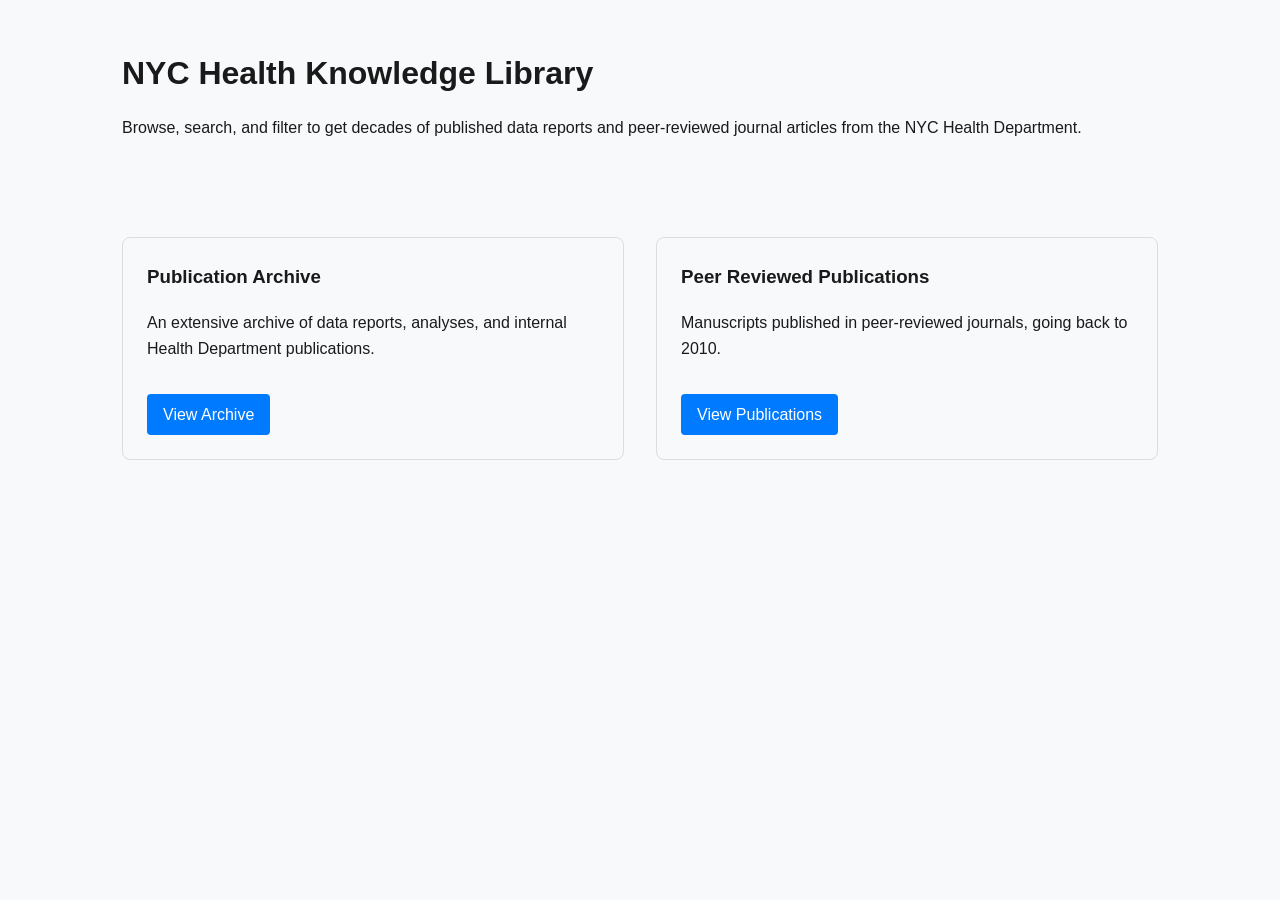
==== commit 28b24f2d: "tweak copy" ====
--- a/index.html
+++ b/index.html
@@ -3,7 +3,7 @@
 <head>
   <meta charset="UTF-8" />
   <meta name="viewport" content="width=device-width, initial-scale=1.0" />
-  <title>NYC DOHMH Publications</title>
+  <title>NYC Health Knowledge Library:</title>
   <link rel="stylesheet" href="styles.css" />
   <style>
     .cards {
@@ -50,8 +50,8 @@
 <body>
 
 <header>
-  <h1>NYC DOHMH Publications</h1>
-  <p>The Health Department's knowledge library: decades of published data reports and peer-reviewed journal articles.</p>
+  <h1>NYC Health Knowledge Library</h1>
+  <p>Browse, search, and filter to get decades of published data reports and peer-reviewed journal articles from the NYC Health Department.</p>
 </header>
 
 <main>
